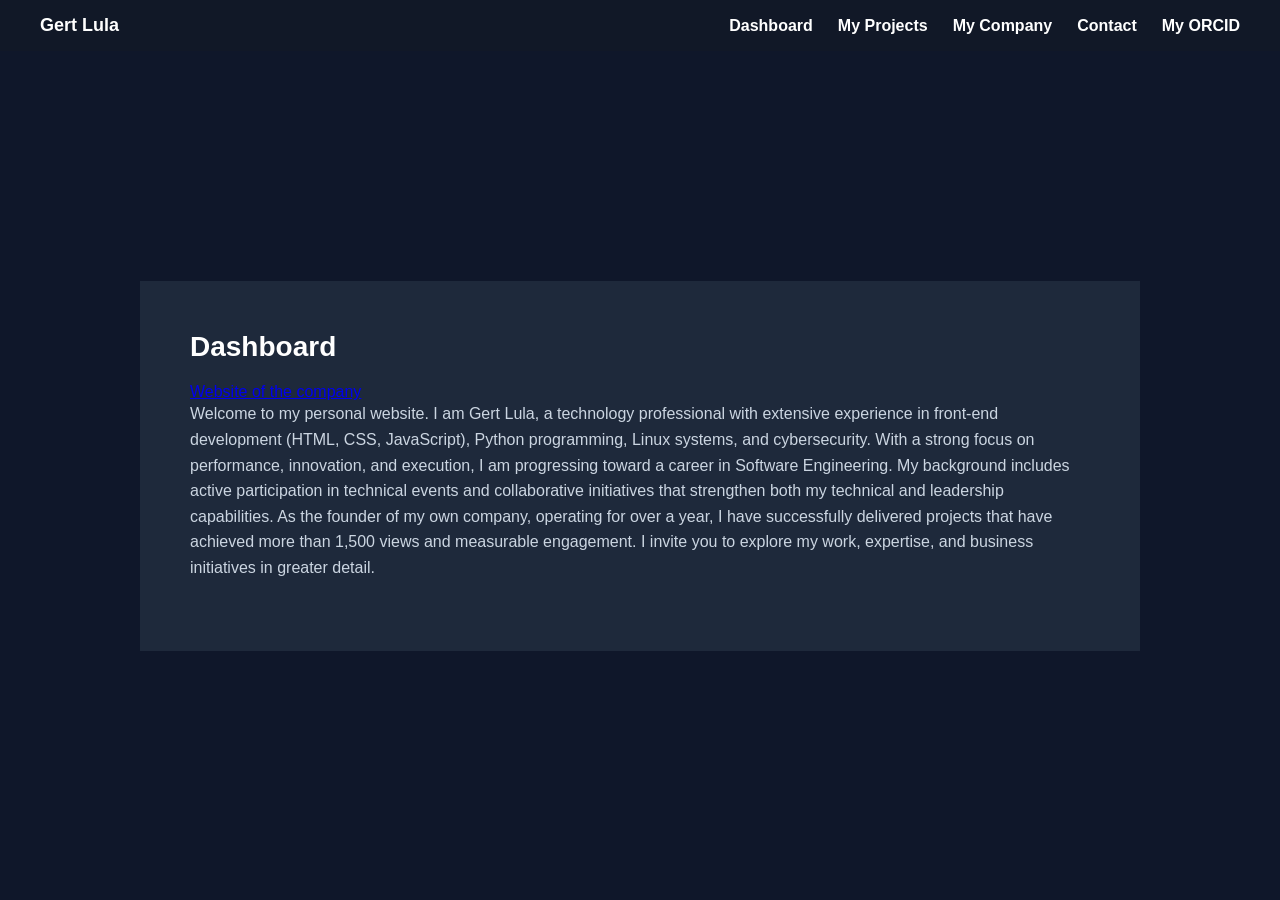
==== index.html @ 8149c020 "Add files via upload" ====
<!DOCTYPE html>
<html lang="en">
<head>
<meta charset="UTF-8">
<meta name="viewport" content="width=device-width, initial-scale=1.0">
<title>Gert Lula | Software Engineer | The Smart Programmer</title>
<meta name="description" content="Gert Lula – Software Engineer and founder of The Smart Programmer. Explore my projects, skills, and personal portfolio.">
<meta name="google-site-verification" content="0JzQCEPZKutzTNsG2QFGZJnrN_moul5uh6mCkedQlXc" />

<style>
*{margin:0;padding:0;box-sizing:border-box;}
body{font-family:Arial,sans-serif;background:#0f172a;color:white;}

nav{
    width:100%;
    background:#111827;
    display:flex;
    justify-content:space-between;
    align-items:center;
    padding:15px 40px;
    position:sticky;
    top:0;
    z-index:1000;
}

.logo{font-weight:bold;font-size:18px;}

.nav-links{display:flex;gap:25px;align-items:center;}

.nav-links a{
    text-decoration:none;
    color:white;
    font-weight:bold;
    cursor:pointer;
    transition:0.3s;
}

.nav-links a:hover{color:#38bdf8;}

.menu-toggle{display:none;font-size:24px;cursor:pointer;}

.section{
    width:100%;
    min-height:calc(100vh - 70px);
    display:none;
    align-items:center;
    justify-content:center;
    padding:40px;
}

.section.active{display:flex;}

.card{
    width:100%;
    max-width:1000px;
    background:#1e293b;
    padding:50px;
}

.card h2{margin-bottom:20px;font-size:28px;font-weight:bold;}
.card p{margin-bottom:20px;color:#cbd5e1;line-height:1.6;}

form{display:flex;flex-direction:column;gap:15px;}

input, textarea, select{
    padding:12px;
    border:none;
    border-radius:5px;
}

button{
    padding:12px;
    background:#38bdf8;
    border:none;
    cursor:pointer;
    font-weight:bold;
}

button:hover{background:#0ea5e9;}

.contact-links{
    margin-top:25px;
    display:flex;
    flex-direction:column;
    gap:10px;
}

.contact-links a{
    color:#38bdf8;
    text-decoration:none;
}

@media(max-width:768px){
    .nav-links{
        position:absolute;
        top:70px;
        right:0;
        background:#111827;
        flex-direction:column;
        width:220px;
        padding:20px;
        display:none;
    }
    .nav-links.active{display:flex;}
    .menu-toggle{display:block;}
}
</style>
</head>
<body>

<nav>
    <div class="logo">Gert Lula</div>
    <meta name="description" content="Gert Lula – Software Engineer and founder of The Smart Programmer. Specializing in web, app development, and digital solutions.">

    <div class="nav-links" id="navLinks">
        <a onclick="showSection('dashboard')">Dashboard</a>
        <a onclick="showSection('projects')">My Projects</a>
        <a onclick="showSection('company')">My Company</a>
        <a onclick="showSection('contact')">Contact</a>

        <!-- ORCID LINK -->
        <a href="https://orcid.org/0009-0000-0728-1640" target="_blank">
            My ORCID
        </a>
    </div>

    <div class="menu-toggle" onclick="toggleMenu()">☰</div>
</nav>

<!-- DASHBOARD -->
<div id="dashboard" class="section active">
    <div class="card">
        <h2>Dashboard</h2>
        <a href="https://thsp591.wixsite.com/thsp">Website of the company</a>
        <p>
            Welcome to my personal website.

            I am Gert Lula, a technology professional with extensive experience in front-end development (HTML, CSS, JavaScript), Python programming, Linux systems, and cybersecurity.

            With a strong focus on performance, innovation, and execution, I am progressing toward a career in Software Engineering. My background includes active participation in technical events and collaborative initiatives that strengthen both my technical and leadership capabilities.

            As the founder of my own company, operating for over a year, I have successfully delivered projects that have achieved more than 1,500 views and measurable engagement.

            I invite you to explore my work, expertise, and business initiatives in greater detail.
        </p>
    </div>
</div>

<!-- PROJECTS -->
<div id="projects" class="section">
    <div class="card">
        <h2>My Projects</h2>
        <p>
           Some of my projects are: IT Ticketing; My business website; Mini Gaming Zone; Smart School Portal; STEM Laboratory (most viewed and most favorite); Tracking Package; Tracking Package website, etc. If you want to see any of my projects or want to get them, just contact me from the 'Contact' page in the menu! 
        </p>
    </div>
</div>

<!-- COMPANY -->
<div id="company" class="section">
    <div class="card">
        <h2>My Company</h2>
        <p>
            The Smart Programmer is a technology-focused company specializing in software development, web and mobile applications, digital solutions, and cybersecurity services. With over a year of successful operations, The Smart Programmer delivers professional, scalable, and innovative solutions tailored for students, individuals, and businesses seeking high-quality technology services.

Founded with a vision to bridge the gap between technical expertise and practical applications, the company has executed numerous projects that have achieved significant engagement and visibility. By leveraging modern technologies, best practices in programming, and a strong focus on innovation, The Smart Programmer continues to establish itself as a trusted partner for digital growth, software development, and tech-driven business solutions.

Keywords optimized for SEO: Software Development, Web Development, Mobile Apps, Digital Solutions, Cybersecurity, Technology Company, Technical Services, Programming, Innovation.
        </p>
    </div>
</div>

<!-- CONTACT -->
<div id="contact" class="section">
    <div class="card">
        <h2>Contact</h2>

        <form onsubmit="sendEmail(event)">
            <input type="text" id="name" placeholder="Your Name" required>
            <input type="email" id="email" placeholder="Your Email" required>
            <textarea id="message" rows="5" placeholder="Your Message" required></textarea>

            <select id="recipient">
                <option value="personal">Send to Personal Email</option>
                <option value="business">Send to Business Email</option>
            </select>

            <button type="submit">Send Message</button>
        </form>

        <div class="contact-links">
            <strong>Direct Contact:</strong>
            <a href="mailto:gertlula2003@gmail.com">📩 Personal Email</a>
            <a href="mailto:thesmartprogrammer591@gmail.com">🏢 Business Email</a>
            <a href="https://thsp591.wixsite.com/thsp" target="_blank">
                🌐 Visit Business Website
            </a>
        </div>
    </div>
</div>  

<script>
function showSection(id){
    document.querySelectorAll('.section').forEach(sec=>{
        sec.classList.remove('active');
    });
    document.getElementById(id).classList.add('active');
    document.getElementById('navLinks').classList.remove('active');
}

function toggleMenu(){
    document.getElementById('navLinks').classList.toggle('active');
}

function sendEmail(event){
    event.preventDefault();

    const name = document.getElementById('name').value;
    const email = document.getElementById('email').value;
    const message = document.getElementById('message').value;
    const recipientType = document.getElementById('recipient').value;

    let recipientEmail = recipientType === "personal" 
        ? "gertlula2003@gmail.com" 
        : "thesmartprogrammer591@gmail.com";

    window.location.href = 
        `mailto:${recipientEmail}?subject=Message from ${name}&body=From: ${email}%0D%0A%0D%0A${message}`;
}
</script>

</body>
</html>
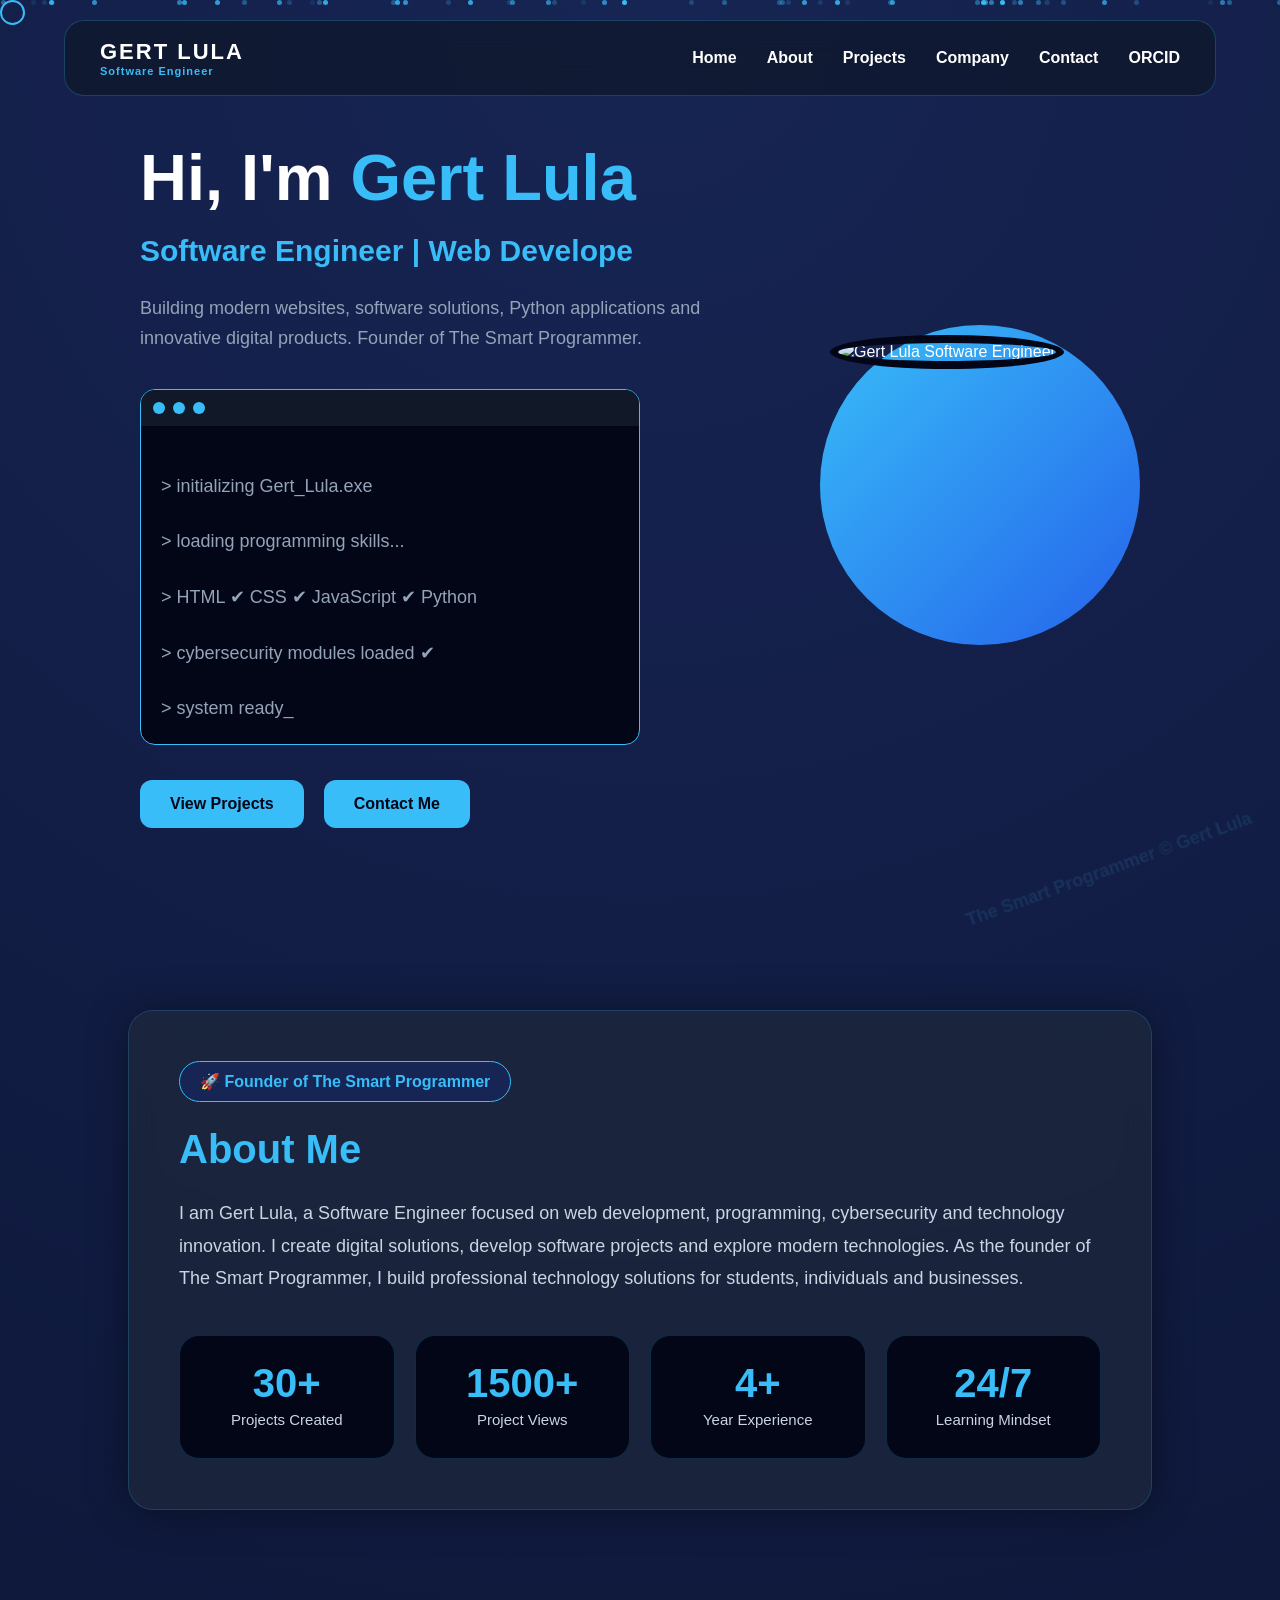
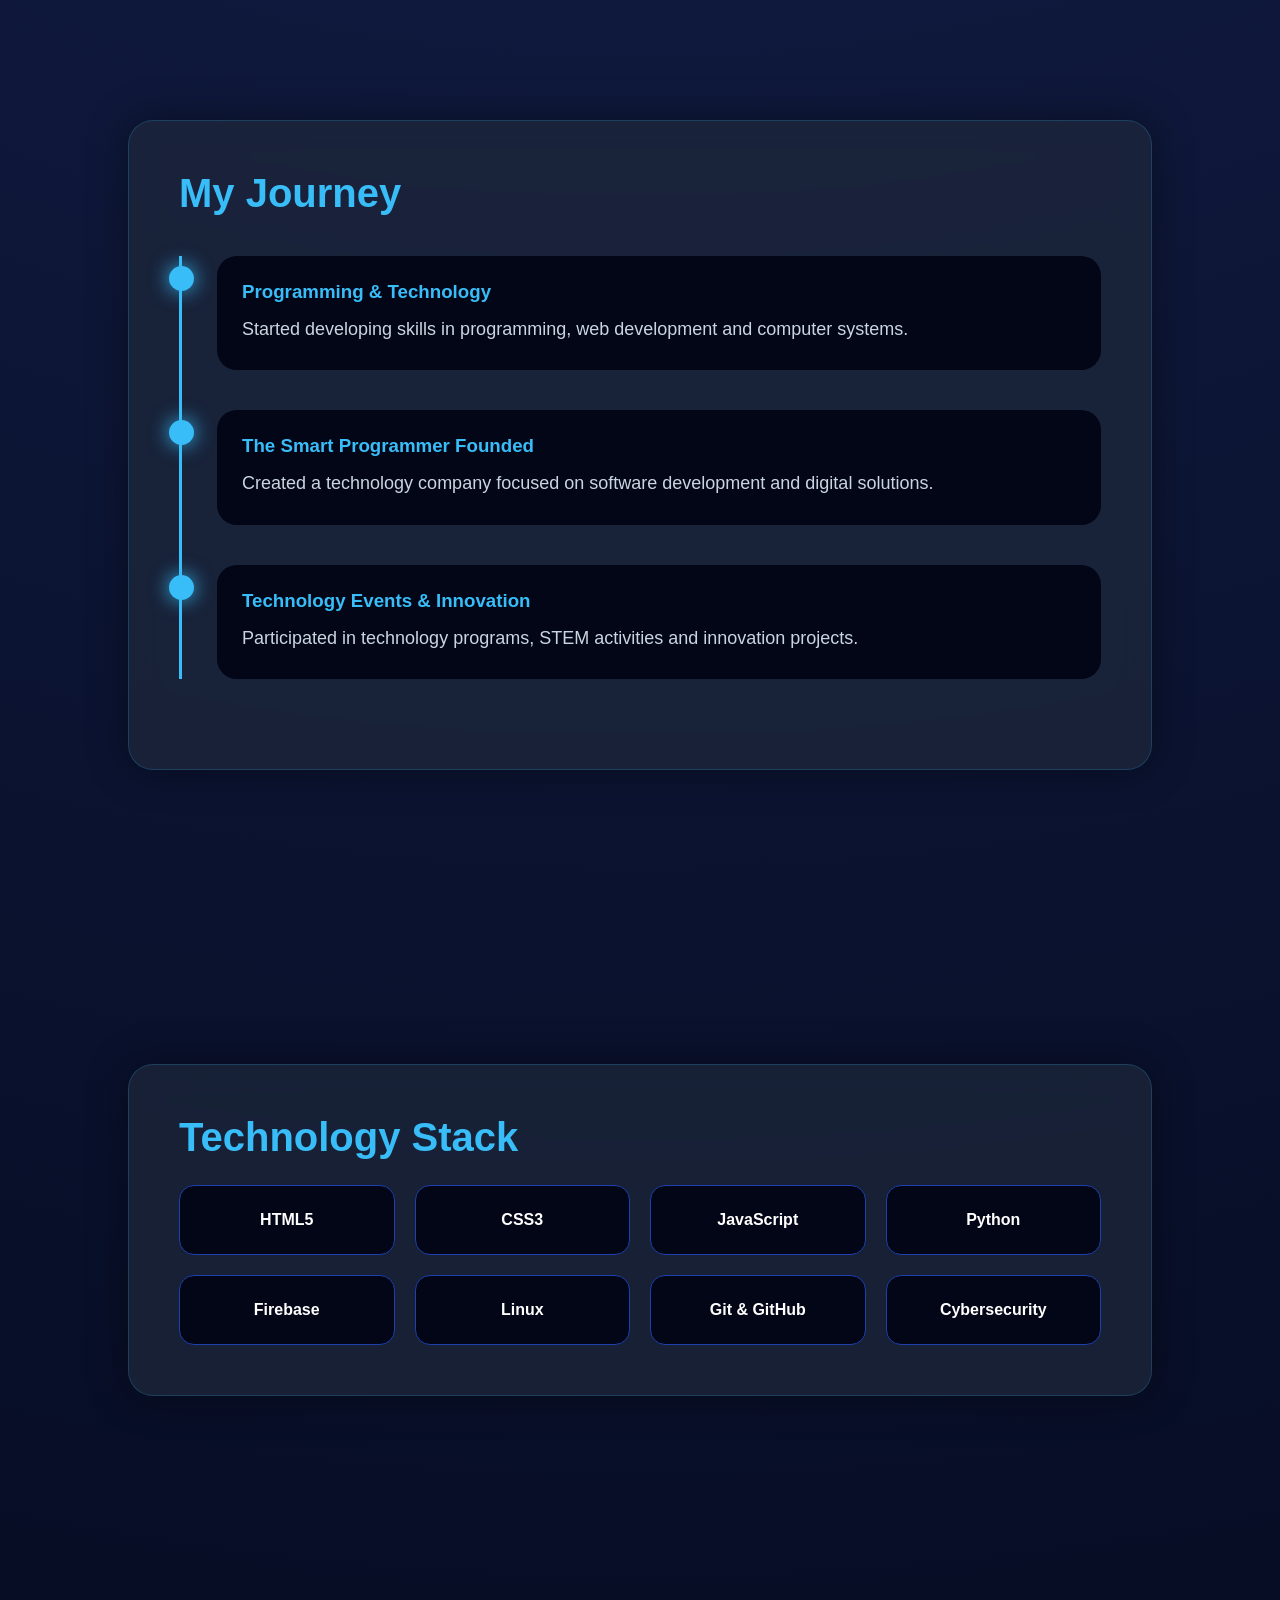
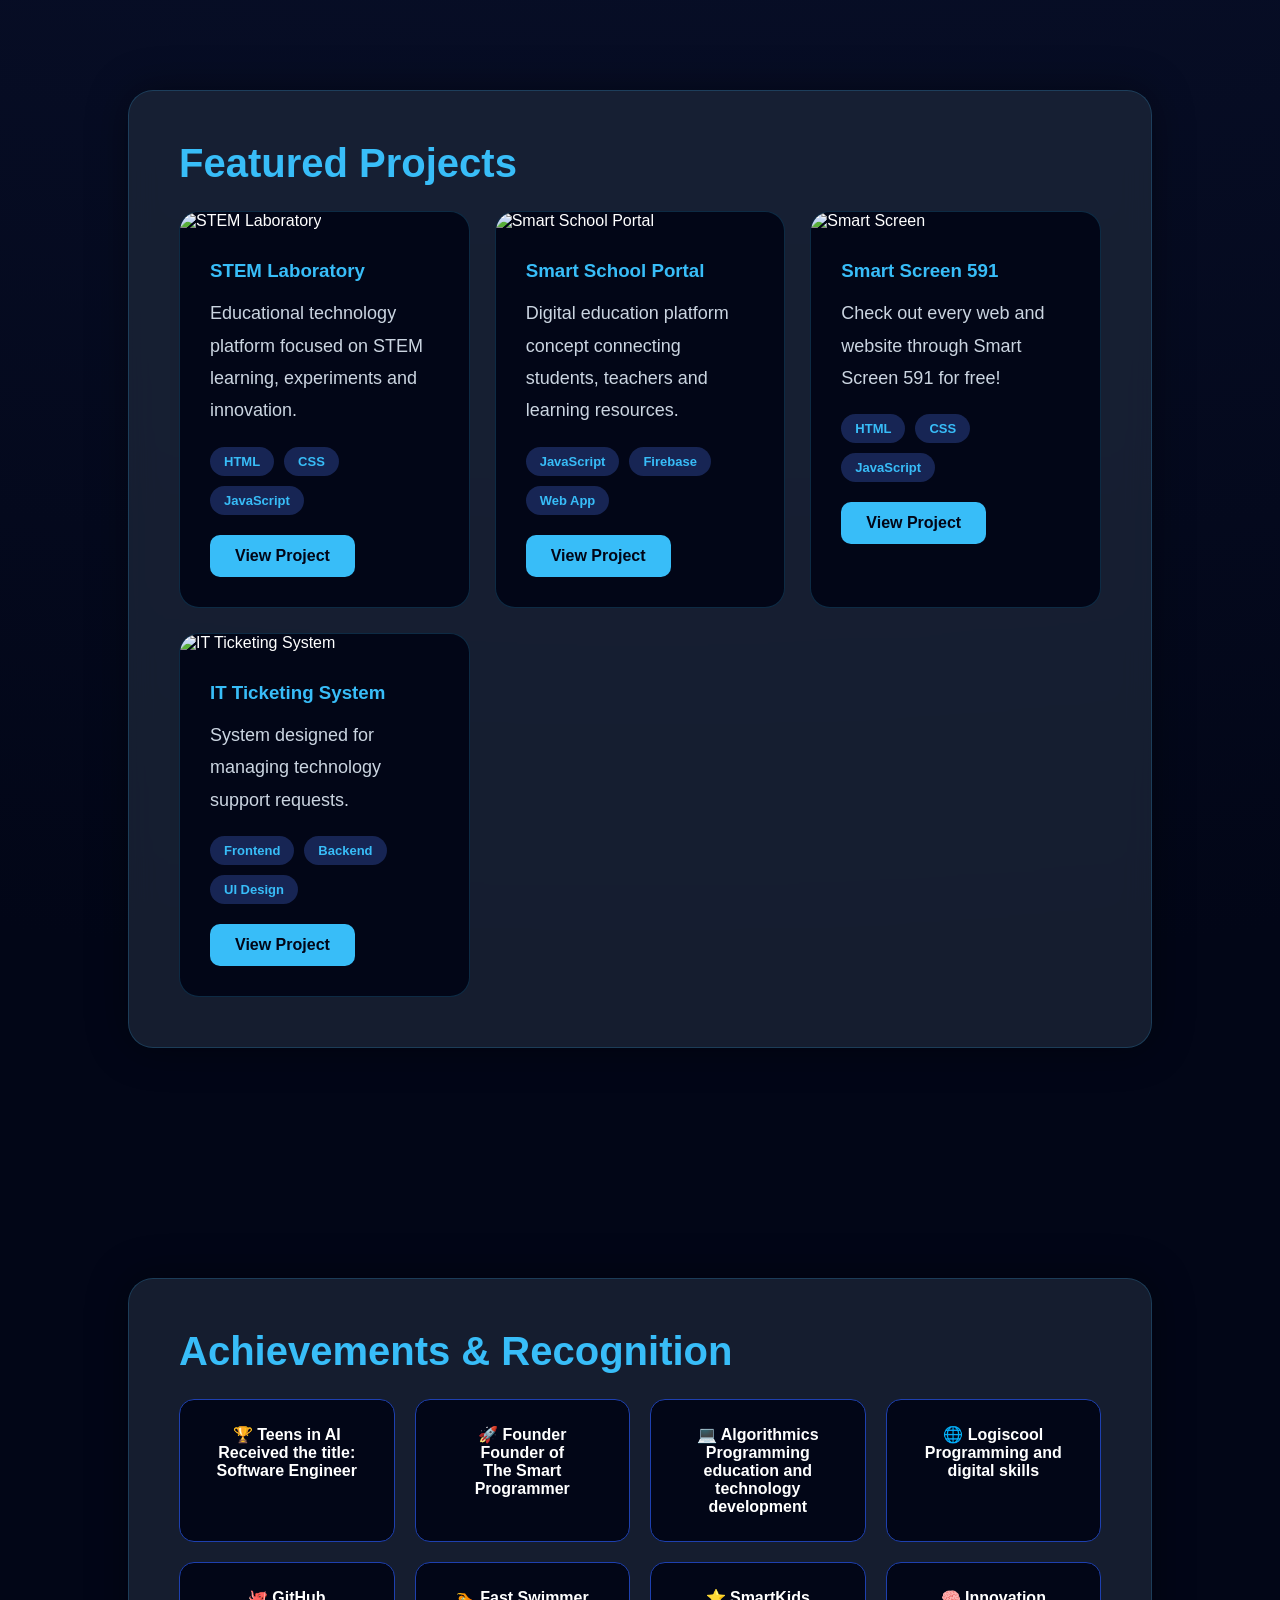
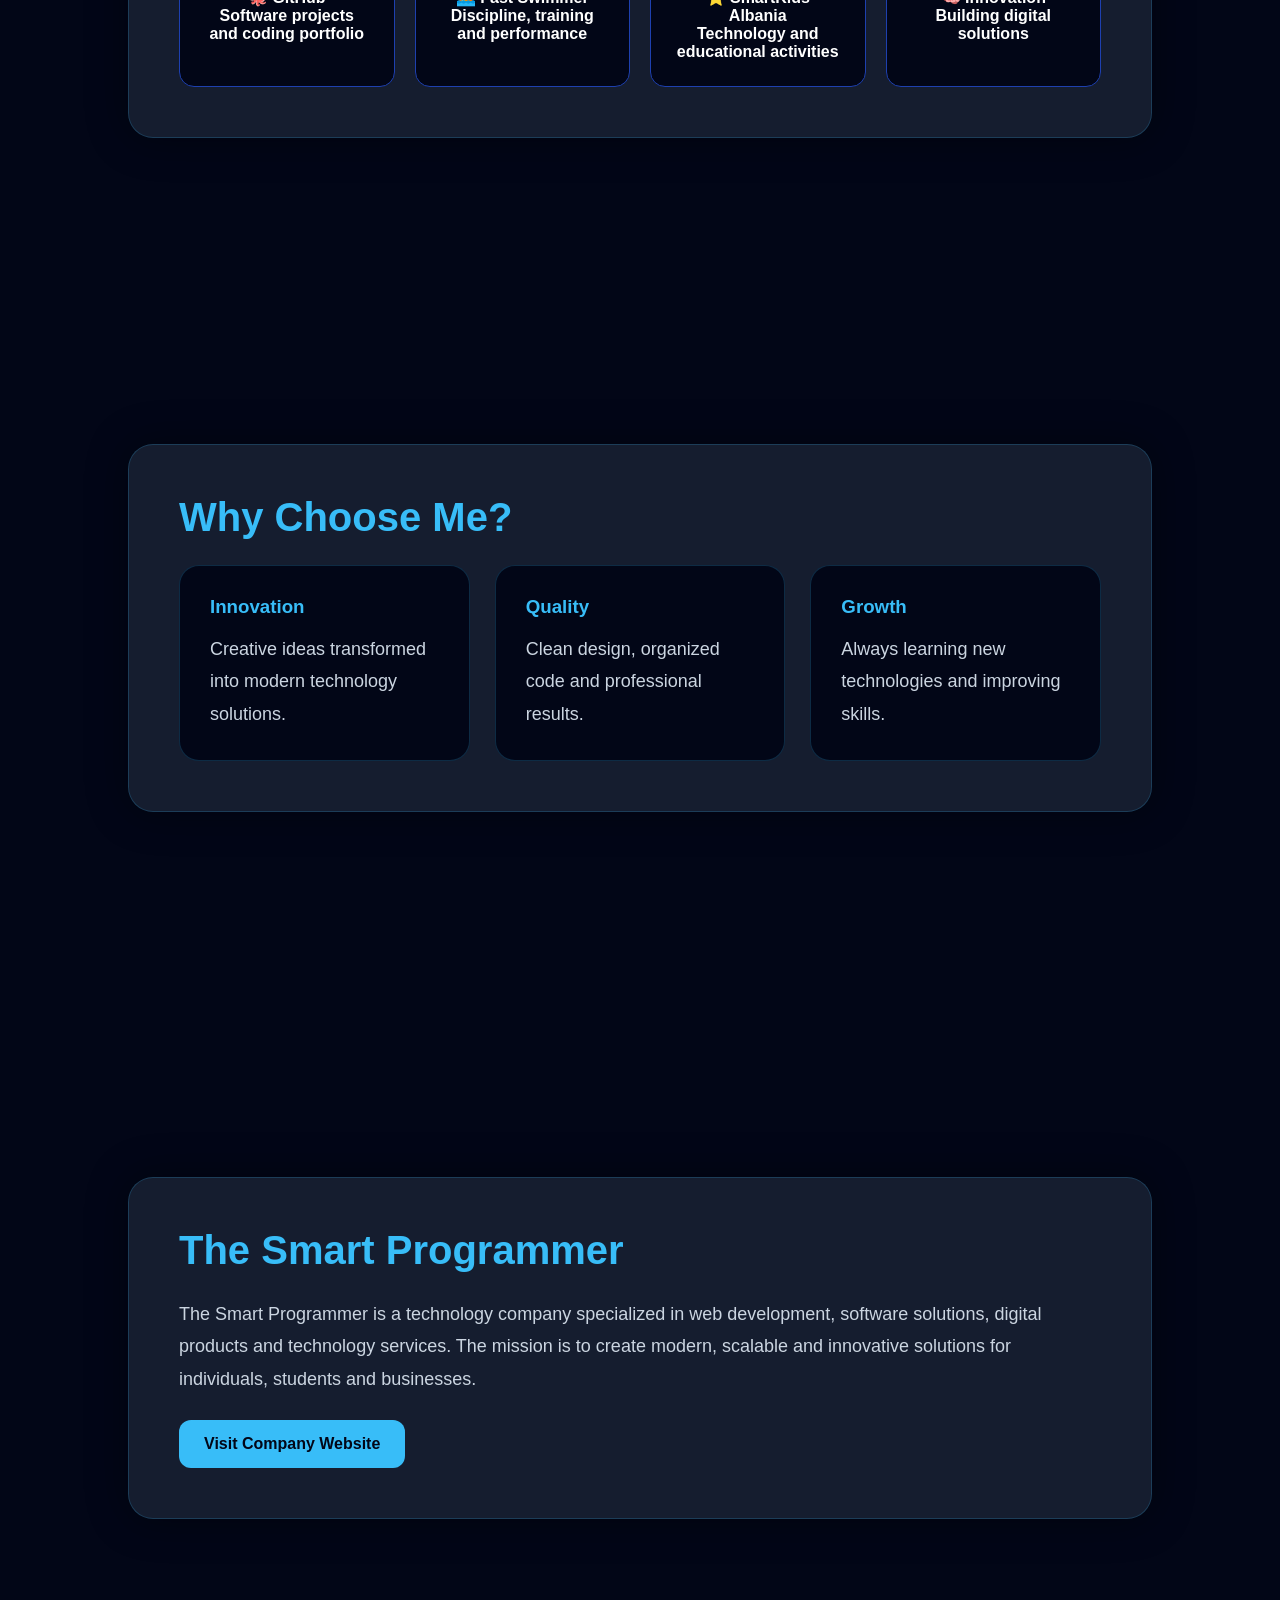
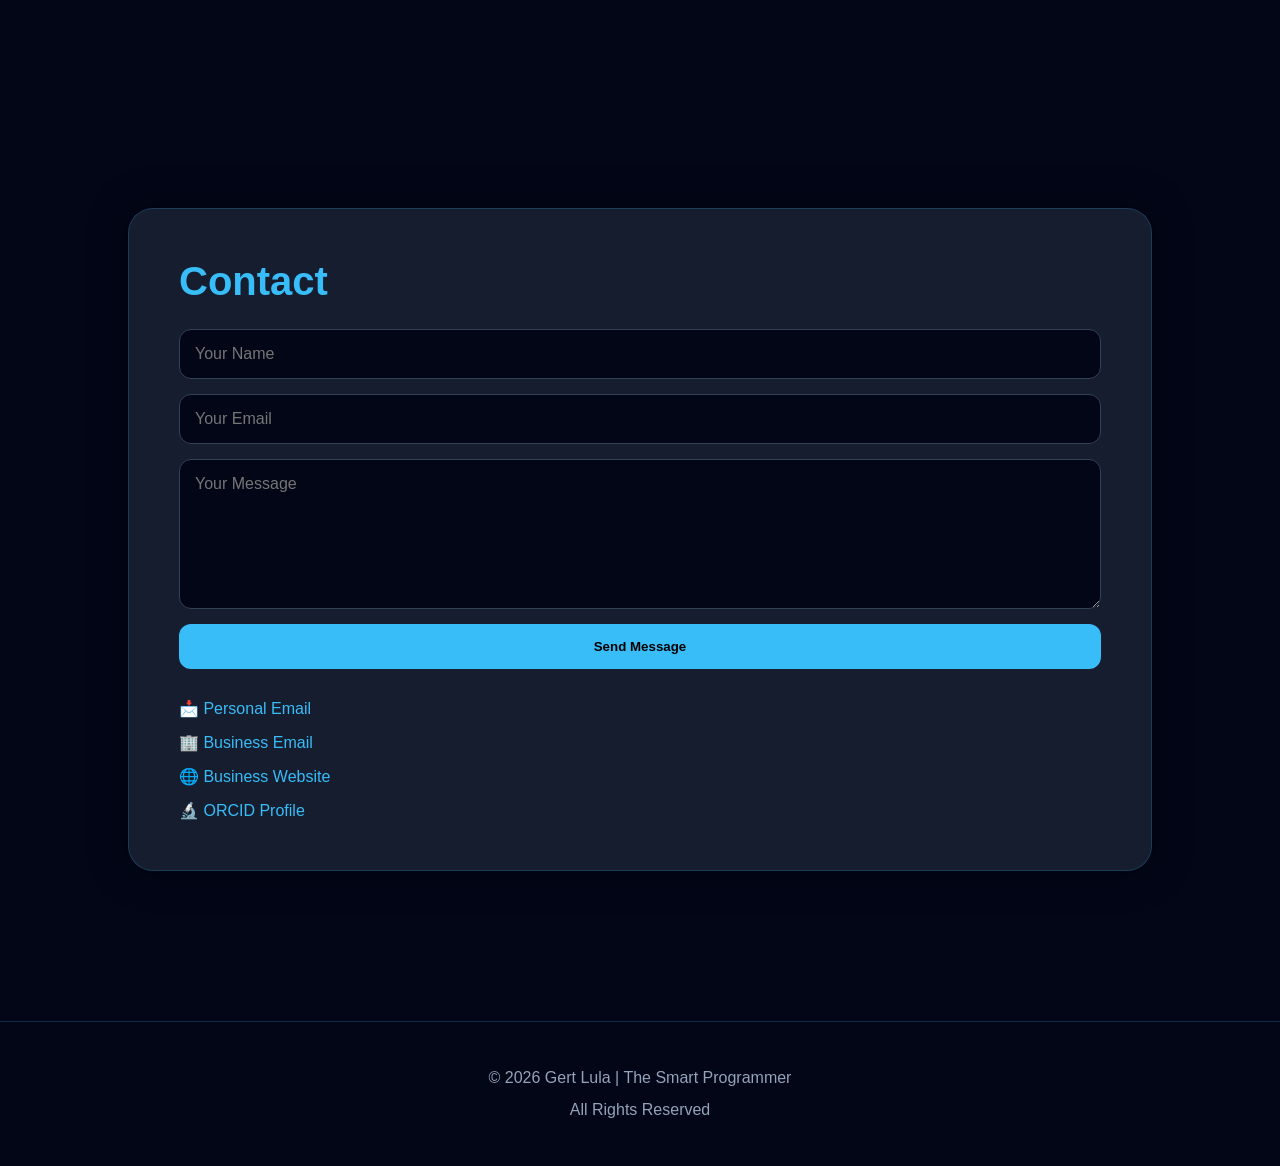
==== commit ca461dcf: "Add files via upload" ====
--- a/index.html
+++ b/index.html
@@ -1,233 +1,1473 @@
 <!DOCTYPE html>
 <html lang="en">
+
 <head>
+
 <meta charset="UTF-8">
+
 <meta name="viewport" content="width=device-width, initial-scale=1.0">
-<title>Gert Lula | Software Engineer | The Smart Programmer</title>
-<meta name="description" content="Gert Lula – Software Engineer and founder of The Smart Programmer. Explore my projects, skills, and personal portfolio.">
-<meta name="google-site-verification" content="0JzQCEPZKutzTNsG2QFGZJnrN_moul5uh6mCkedQlXc" />
-
-<style>
-*{margin:0;padding:0;box-sizing:border-box;}
-body{font-family:Arial,sans-serif;background:#0f172a;color:white;}
-
-nav{
-    width:100%;
-    background:#111827;
-    display:flex;
-    justify-content:space-between;
-    align-items:center;
-    padding:15px 40px;
-    position:sticky;
-    top:0;
-    z-index:1000;
+
+
+<title>
+Gert Lula | Software Engineer | The Smart Programmer
+</title>
+
+
+<meta name="description" content="
+Gert Lula - Software Engineer and Founder of The Smart Programmer.
+Web Development, Python Programming, Cybersecurity and Digital Solutions.
+">
+
+
+<meta name="author" content="Gert Lula">
+
+
+<meta name="keywords" content="
+Gert Lula,
+Software Engineer,
+The Smart Programmer,
+Web Development,
+Python,
+Cybersecurity,
+Programming
+">
+
+
+<meta name="google-site-verification" content="0JzQCEPZKutzTNsG2QFGZJnrN_moul5uh6mCkedQlXc">
+
+
+<!-- OPEN GRAPH -->
+
+<meta property="og:title" content="Gert Lula | Software Engineer">
+
+<meta property="og:description" content="
+Software Engineer portfolio of Gert Lula.
+Founder of The Smart Programmer.
+">
+
+<meta property="og:type" content="website">
+
+<meta property="og:url" content="https://thsp591.netlify.app">
+
+
+
+<!-- GOOGLE STRUCTURED DATA -->
+
+<script type="application/ld+json">
+
+{
+"@context":"https://schema.org",
+"@type":"Person",
+"name":"Gert Lula",
+"jobTitle":"Software Engineer",
+"url":"https://thsp591.netlify.app",
+"worksFor":{
+"@type":"Organization",
+"name":"The Smart Programmer"
+},
+"sameAs":[
+"https://orcid.org/0009-0000-0728-1640",
+"https://thsp591.netlify.app"
+]
 }
 
-.logo{font-weight:bold;font-size:18px;}
-
-.nav-links{display:flex;gap:25px;align-items:center;}
-
-.nav-links a{
-    text-decoration:none;
-    color:white;
-    font-weight:bold;
-    cursor:pointer;
-    transition:0.3s;
-}
-
-.nav-links a:hover{color:#38bdf8;}
-
-.menu-toggle{display:none;font-size:24px;cursor:pointer;}
-
-.section{
-    width:100%;
-    min-height:calc(100vh - 70px);
-    display:none;
-    align-items:center;
-    justify-content:center;
-    padding:40px;
-}
-
-.section.active{display:flex;}
-
-.card{
-    width:100%;
-    max-width:1000px;
-    background:#1e293b;
-    padding:50px;
-}
-
-.card h2{margin-bottom:20px;font-size:28px;font-weight:bold;}
-.card p{margin-bottom:20px;color:#cbd5e1;line-height:1.6;}
-
-form{display:flex;flex-direction:column;gap:15px;}
-
-input, textarea, select{
-    padding:12px;
-    border:none;
-    border-radius:5px;
-}
-
-button{
-    padding:12px;
-    background:#38bdf8;
-    border:none;
-    cursor:pointer;
-    font-weight:bold;
-}
-
-button:hover{background:#0ea5e9;}
-
-.contact-links{
-    margin-top:25px;
-    display:flex;
-    flex-direction:column;
-    gap:10px;
-}
-
-.contact-links a{
-    color:#38bdf8;
-    text-decoration:none;
-}
-
-@media(max-width:768px){
-    .nav-links{
-        position:absolute;
-        top:70px;
-        right:0;
-        background:#111827;
-        flex-direction:column;
-        width:220px;
-        padding:20px;
-        display:none;
-    }
-    .nav-links.active{display:flex;}
-    .menu-toggle{display:block;}
-}
-</style>
+</script>
+
+
+
+<link rel="stylesheet" href="style.css">
+
+<link rel="icon" href="assets/favicon.jpg">
+
+
 </head>
+
+
 <body>
 
+
+
+<!-- LOADING SCREEN -->
+
+
+<div class="loader">
+
+
+<div class="loader-circle"></div>
+
+
+<h2>
+The Smart Programmer
+</h2>
+
+
+<p>
+Initializing Portfolio...
+</p>
+
+
+</div>
+
+
+
+
+
+<!-- WATERMARK -->
+
+
+<div class="watermark">
+
+The Smart Programmer © Gert Lula
+
+</div>
+
+
+
+
+
+<!-- BACKGROUND EFFECT -->
+
+
+<div id="particles"></div>
+
+
+<div class="cursor"></div>
+
+
+
+
+
+
+
+<!-- NAVBAR -->
+
+
+<header>
+
+
 <nav>
-    <div class="logo">Gert Lula</div>
-    <meta name="description" content="Gert Lula – Software Engineer and founder of The Smart Programmer. Specializing in web, app development, and digital solutions.">
-
-    <div class="nav-links" id="navLinks">
-        <a onclick="showSection('dashboard')">Dashboard</a>
-        <a onclick="showSection('projects')">My Projects</a>
-        <a onclick="showSection('company')">My Company</a>
-        <a onclick="showSection('contact')">Contact</a>
-
-        <!-- ORCID LINK -->
-        <a href="https://orcid.org/0009-0000-0728-1640" target="_blank">
-            My ORCID
-        </a>
-    </div>
-
-    <div class="menu-toggle" onclick="toggleMenu()">☰</div>
+
+
+<div class="logo">
+
+GERT LULA
+
+<span>
+Software Engineer
+</span>
+
+</div>
+
+
+
+
+
+<div class="nav-links">
+
+
+<a href="#home">
+Home
+</a>
+
+
+<a href="#about">
+About
+</a>
+
+
+<a href="#projects">
+Projects
+</a>
+
+
+<a href="#company">
+Company
+</a>
+
+
+<a href="#contact">
+Contact
+</a>
+
+
+<a href="https://orcid.org/0009-0000-0728-1640" target="_blank">
+ORCID
+</a>
+
+
+</div>
+
+
+
+
+
+<div class="menu">
+
+☰
+
+</div>
+
+
+
 </nav>
 
-<!-- DASHBOARD -->
-<div id="dashboard" class="section active">
-    <div class="card">
-        <h2>Dashboard</h2>
-        <a href="https://thsp591.wixsite.com/thsp">Website of the company</a>
-        <p>
-            Welcome to my personal website.
-
-            I am Gert Lula, a technology professional with extensive experience in front-end development (HTML, CSS, JavaScript), Python programming, Linux systems, and cybersecurity.
-
-            With a strong focus on performance, innovation, and execution, I am progressing toward a career in Software Engineering. My background includes active participation in technical events and collaborative initiatives that strengthen both my technical and leadership capabilities.
-
-            As the founder of my own company, operating for over a year, I have successfully delivered projects that have achieved more than 1,500 views and measurable engagement.
-
-            I invite you to explore my work, expertise, and business initiatives in greater detail.
-        </p>
-    </div>
-</div>
-
-<!-- PROJECTS -->
-<div id="projects" class="section">
-    <div class="card">
-        <h2>My Projects</h2>
-        <p>
-           Some of my projects are: IT Ticketing; My business website; Mini Gaming Zone; Smart School Portal; STEM Laboratory (most viewed and most favorite); Tracking Package; Tracking Package website, etc. If you want to see any of my projects or want to get them, just contact me from the 'Contact' page in the menu! 
-        </p>
-    </div>
-</div>
+
+</header>
+
+
+
+
+
+
+
+
+<!-- HERO SECTION -->
+
+
+<section id="home" class="hero">
+
+
+
+<div class="hero-text">
+
+
+
+<h1>
+
+Hi, I'm
+
+<span>
+Gert Lula
+</span>
+
+
+</h1>
+
+
+
+
+
+<div class="typing">
+
+<span id="typing-text"></span>
+
+</div>
+
+
+
+
+
+<p>
+
+Building modern websites, software solutions,
+Python applications and innovative digital products.
+
+Founder of The Smart Programmer.
+
+</p>
+
+
+
+
+
+
+<div class="terminal">
+
+
+<div class="terminal-header">
+
+<span></span>
+<span></span>
+<span></span>
+
+</div>
+
+
+
+<div class="terminal-body">
+
+
+<p>
+&gt; initializing Gert_Lula.exe
+</p>
+
+
+<p>
+&gt; loading programming skills...
+</p>
+
+
+<p>
+&gt; HTML ✔ CSS ✔ JavaScript ✔ Python
+</p>
+
+
+<p>
+&gt; cybersecurity modules loaded ✔
+</p>
+
+
+<p>
+&gt; system ready_
+</p>
+
+
+</div>
+
+
+</div>
+
+
+
+
+
+
+<div class="buttons">
+
+
+<a href="#projects">
+
+View Projects
+
+</a>
+
+
+
+<a href="#contact">
+
+Contact Me
+
+</a>
+
+
+
+</div>
+
+
+
+
+
+
+</div>
+
+
+
+
+
+
+
+<div class="profile-box">
+
+
+<img src="assets/profile.png"
+alt="Gert Lula Software Engineer">
+
+
+</div>
+
+
+
+
+
+
+</section>
+
+
+
+
+
+
+
+
+
+<!-- ABOUT SECTION -->
+
+
+<section id="about" class="section">
+
+
+<div class="card about-card">
+
+
+<div class="badge">
+
+🚀 Founder of The Smart Programmer
+
+</div>
+
+
+
+
+<h2>
+
+About Me
+
+</h2>
+
+
+
+
+
+<p>
+
+I am Gert Lula, a Software Engineer focused on
+web development, programming, cybersecurity
+and technology innovation.
+
+I create digital solutions, develop software
+projects and explore modern technologies.
+
+As the founder of The Smart Programmer,
+I build professional technology solutions
+for students, individuals and businesses.
+
+</p>
+
+
+
+
+
+
+
+<div class="stats">
+
+
+
+<div>
+
+<h3>
+30+
+</h3>
+
+<p>
+Projects Created
+</p>
+
+</div>
+
+
+
+
+<div>
+
+<h3>
+1500+
+</h3>
+
+<p>
+Project Views
+</p>
+
+</div>
+
+
+
+
+
+<div>
+
+<h3>
+4+
+</h3>
+
+<p>
+Year Experience
+</p>
+
+</div>
+
+
+
+
+
+<div>
+
+<h3>
+24/7
+</h3>
+
+<p>
+Learning Mindset
+</p>
+
+</div>
+
+
+
+</div>
+
+
+
+
+
+</div>
+
+
+</section>
+
+
+
+
+
+<!-- EXPERIENCE -->
+
+
+<section class="section">
+
+
+<div class="card">
+
+
+<h2>
+My Journey
+</h2>
+
+
+
+<div class="timeline">
+
+
+
+<div class="timeline-item">
+
+
+<div class="dot"></div>
+
+
+<div class="timeline-content">
+
+<h3>
+Programming & Technology
+</h3>
+
+<p>
+
+Started developing skills in programming,
+web development and computer systems.
+
+</p>
+
+
+</div>
+
+
+</div>
+
+
+
+
+
+<div class="timeline-item">
+
+
+<div class="dot"></div>
+
+
+<div class="timeline-content">
+
+<h3>
+The Smart Programmer Founded
+</h3>
+
+<p>
+
+Created a technology company focused on
+software development and digital solutions.
+
+</p>
+
+
+</div>
+
+
+</div>
+
+
+
+
+
+<div class="timeline-item">
+
+
+<div class="dot"></div>
+
+
+<div class="timeline-content">
+
+<h3>
+Technology Events & Innovation
+</h3>
+
+<p>
+
+Participated in technology programs,
+STEM activities and innovation projects.
+
+</p>
+
+
+</div>
+
+
+</div>
+
+
+
+
+
+</div>
+
+
+</div>
+
+
+</section>
+<!-- SKILLS SECTION -->
+
+
+<section class="section">
+
+
+<div class="card">
+
+
+<h2>
+Technology Stack
+</h2>
+
+
+
+
+<div class="skills">
+
+
+<div>
+HTML5
+</div>
+
+
+<div>
+CSS3
+</div>
+
+
+<div>
+JavaScript
+</div>
+
+
+<div>
+Python
+</div>
+
+
+<div>
+Firebase
+</div>
+
+
+<div>
+Linux
+</div>
+
+
+<div>
+Git & GitHub
+</div>
+
+
+<div>
+Cybersecurity
+</div>
+
+
+</div>
+
+
+</div>
+
+
+</section>
+
+
+
+
+
+
+
+
+<!-- PROJECTS SECTION -->
+
+
+<section id="projects" class="section">
+
+
+<div class="card">
+
+
+<h2>
+Featured Projects
+</h2>
+
+
+
+
+<div class="projects">
+
+
+
+
+
+
+<div class="project-card">
+
+
+<img src="assets/projects/stem.png"
+alt="STEM Laboratory">
+
+
+
+<div class="project-content">
+
+
+<h3>
+STEM Laboratory
+</h3>
+
+
+
+<p>
+
+Educational technology platform focused on
+STEM learning, experiments and innovation.
+
+</p>
+
+
+
+<div class="tags">
+
+<span>
+HTML
+</span>
+
+<span>
+CSS
+</span>
+
+<span>
+JavaScript
+</span>
+
+</div>
+
+
+
+<a href="#" class="project-btn">
+View Project
+</a>
+
+
+</div>
+
+
+</div>
+
+
+
+
+
+
+
+
+<div class="project-card">
+
+
+<img src="assets/projects/school.png"
+alt="Smart School Portal">
+
+
+
+<div class="project-content">
+
+
+<h3>
+Smart School Portal
+</h3>
+
+
+
+<p>
+
+Digital education platform concept connecting
+students, teachers and learning resources.
+
+</p>
+
+
+
+<div class="tags">
+
+<span>
+JavaScript
+</span>
+
+<span>
+Firebase
+</span>
+
+<span>
+Web App
+</span>
+
+</div>
+
+
+
+<a href="#" class="project-btn">
+View Project
+</a>
+
+
+</div>
+
+
+</div>
+
+
+
+
+
+
+
+
+
+
+<div class="project-card">
+
+
+<img src="assets/projects/smartscreen.png"
+alt="Smart Screen">
+
+
+
+<div class="project-content">
+
+
+<h3>
+Smart Screen 591
+</h3>
+
+
+
+<p>
+
+Check out every web and website through Smart Screen 591 for free!
+
+</p>
+
+
+
+<div class="tags">
+
+<span>
+HTML
+</span>
+
+<span>
+CSS
+</span>
+
+<span>
+JavaScript
+</span>
+
+</div>
+
+
+
+<a href="#" class="project-btn">
+View Project
+</a>
+
+
+</div>
+
+
+</div>
+
+
+
+
+
+
+
+
+
+<div class="project-card">
+
+
+<img src="assets/projects/ticket.png"
+alt="IT Ticketing System">
+
+
+
+<div class="project-content">
+
+
+<h3>
+IT Ticketing System
+</h3>
+
+
+
+<p>
+
+System designed for managing technology
+support requests.
+
+</p>
+
+
+
+<div class="tags">
+
+<span>
+Frontend
+</span>
+
+<span>
+Backend
+</span>
+
+<span>
+UI Design
+</span>
+
+</div>
+
+
+
+<a href="#" class="project-btn">
+View Project
+</a>
+
+
+</div>
+
+
+</div>
+
+
+
+
+
+
+
+
+
+
+
+
+
+
+
+
+</div>
+
+
+</div>
+
+
+</section>
+
+
+
+
+
+
+
+
+
+
+<!-- ACHIEVEMENTS -->
+
+
+<section class="section">
+
+
+<div class="card">
+
+
+<h2>
+Achievements & Recognition
+</h2>
+
+
+
+
+<div class="skills">
+
+
+
+<div>
+
+🏆 Teens in AI
+
+<br>
+
+Received the title:
+
+<br>
+
+<strong>
+Software Engineer
+</strong>
+
+</div>
+
+
+
+
+
+<div>
+
+🚀 Founder
+
+<br>
+
+Founder of
+
+<br>
+
+<strong>
+The Smart Programmer
+</strong>
+
+</div>
+
+
+
+
+
+<div>
+
+💻 Algorithmics
+
+<br>
+
+Programming education
+and technology development
+
+</div>
+
+
+
+
+
+<div>
+
+🌐 Logiscool
+
+<br>
+
+Programming and digital skills
+
+</div>
+
+
+
+
+
+<div>
+
+🐙 GitHub
+
+<br>
+
+Software projects and coding portfolio
+
+</div>
+
+
+
+
+
+<div>
+
+🏊 Fast Swimmer
+
+<br>
+
+Discipline, training and performance
+
+</div>
+
+
+
+
+
+<div>
+
+⭐ SmartKids Albania
+
+<br>
+
+Technology and educational activities
+
+</div>
+
+
+
+
+
+<div>
+
+🧠 Innovation
+
+<br>
+
+Building digital solutions
+
+</div>
+
+
+
+</div>
+
+
+</div>
+
+
+</section>
+
+
+
+
+
+
+
+
+
+<!-- WHY CHOOSE ME -->
+
+
+<section class="section">
+
+
+<div class="card">
+
+
+<h2>
+Why Choose Me?
+</h2>
+
+
+
+
+<div class="projects">
+
+
+
+<div class="project-card">
+
+<div class="project-content">
+
+
+<h3>
+Innovation
+</h3>
+
+
+<p>
+
+Creative ideas transformed into
+modern technology solutions.
+
+</p>
+
+
+</div>
+
+</div>
+
+
+
+
+
+<div class="project-card">
+
+<div class="project-content">
+
+
+<h3>
+Quality
+</h3>
+
+
+<p>
+
+Clean design, organized code and
+professional results.
+
+</p>
+
+
+</div>
+
+</div>
+
+
+
+
+
+<div class="project-card">
+
+<div class="project-content">
+
+
+<h3>
+Growth
+</h3>
+
+
+<p>
+
+Always learning new technologies
+and improving skills.
+
+</p>
+
+
+</div>
+
+</div>
+
+
+
+</div>
+
+
+</div>
+
+
+</section>
+
+
+
+
+
+
+
+
 
 <!-- COMPANY -->
-<div id="company" class="section">
-    <div class="card">
-        <h2>My Company</h2>
-        <p>
-            The Smart Programmer is a technology-focused company specializing in software development, web and mobile applications, digital solutions, and cybersecurity services. With over a year of successful operations, The Smart Programmer delivers professional, scalable, and innovative solutions tailored for students, individuals, and businesses seeking high-quality technology services.
-
-Founded with a vision to bridge the gap between technical expertise and practical applications, the company has executed numerous projects that have achieved significant engagement and visibility. By leveraging modern technologies, best practices in programming, and a strong focus on innovation, The Smart Programmer continues to establish itself as a trusted partner for digital growth, software development, and tech-driven business solutions.
-
-Keywords optimized for SEO: Software Development, Web Development, Mobile Apps, Digital Solutions, Cybersecurity, Technology Company, Technical Services, Programming, Innovation.
-        </p>
-    </div>
-</div>
+
+
+<section id="company" class="section">
+
+
+<div class="card">
+
+
+<h2>
+The Smart Programmer
+</h2>
+
+
+
+
+<p>
+
+The Smart Programmer is a technology company
+specialized in web development, software solutions,
+digital products and technology services.
+
+The mission is to create modern, scalable and
+innovative solutions for individuals, students
+and businesses.
+
+</p>
+
+
+
+
+<a class="website"
+href="https://thsp591.netlify.app"
+target="_blank">
+
+Visit Company Website
+
+</a>
+
+
+
+</div>
+
+
+</section>
+
+
+
+
+
+
+
+
 
 <!-- CONTACT -->
-<div id="contact" class="section">
-    <div class="card">
-        <h2>Contact</h2>
-
-        <form onsubmit="sendEmail(event)">
-            <input type="text" id="name" placeholder="Your Name" required>
-            <input type="email" id="email" placeholder="Your Email" required>
-            <textarea id="message" rows="5" placeholder="Your Message" required></textarea>
-
-            <select id="recipient">
-                <option value="personal">Send to Personal Email</option>
-                <option value="business">Send to Business Email</option>
-            </select>
-
-            <button type="submit">Send Message</button>
-        </form>
-
-        <div class="contact-links">
-            <strong>Direct Contact:</strong>
-            <a href="mailto:gertlula2003@gmail.com">📩 Personal Email</a>
-            <a href="mailto:thesmartprogrammer591@gmail.com">🏢 Business Email</a>
-            <a href="https://thsp591.wixsite.com/thsp" target="_blank">
-                🌐 Visit Business Website
-            </a>
-        </div>
-    </div>
-</div>  
-
-<script>
-function showSection(id){
-    document.querySelectorAll('.section').forEach(sec=>{
-        sec.classList.remove('active');
-    });
-    document.getElementById(id).classList.add('active');
-    document.getElementById('navLinks').classList.remove('active');
-}
-
-function toggleMenu(){
-    document.getElementById('navLinks').classList.toggle('active');
-}
-
-function sendEmail(event){
-    event.preventDefault();
-
-    const name = document.getElementById('name').value;
-    const email = document.getElementById('email').value;
-    const message = document.getElementById('message').value;
-    const recipientType = document.getElementById('recipient').value;
-
-    let recipientEmail = recipientType === "personal" 
-        ? "gertlula2003@gmail.com" 
-        : "thesmartprogrammer591@gmail.com";
-
-    window.location.href = 
-        `mailto:${recipientEmail}?subject=Message from ${name}&body=From: ${email}%0D%0A%0D%0A${message}`;
-}
-</script>
+
+
+<section id="contact" class="section">
+
+
+<div class="card">
+
+
+<h2>
+Contact
+</h2>
+
+
+
+<form onsubmit="sendEmail(event)">
+
+
+
+<input
+id="name"
+type="text"
+placeholder="Your Name"
+required>
+
+
+
+
+<input
+id="email"
+type="email"
+placeholder="Your Email"
+required>
+
+
+
+
+
+<textarea
+id="message"
+placeholder="Your Message"
+required>
+</textarea>
+
+
+
+
+<button type="submit">
+
+Send Message
+
+</button>
+
+
+
+
+</form>
+
+
+
+
+
+
+
+<div class="contact-links">
+
+
+
+<a href="mailto:gertlula2003@gmail.com">
+
+📩 Personal Email
+
+</a>
+
+
+
+
+<a href="mailto:thesmartprogrammer591@gmail.com">
+
+🏢 Business Email
+
+</a>
+
+
+
+
+<a href="https://thsp591.netlify.app"
+target="_blank">
+
+🌐 Business Website
+
+</a>
+
+
+
+
+<a href="https://orcid.org/0009-0000-0728-1640"
+target="_blank">
+
+🔬 ORCID Profile
+
+</a>
+
+
+
+</div>
+
+
+
+</div>
+
+
+</section>
+
+
+
+
+
+
+
+
+
+<!-- FOOTER -->
+
+
+<footer>
+
+
+<p>
+
+© 2026 Gert Lula | The Smart Programmer
+
+<br>
+
+All Rights Reserved
+
+</p>
+
+
+</footer>
+
+
+
+
+
+
+
+
+<script src="script.js"></script>
+
+
 
 </body>
+
+
 </html>
--- a/style.css
+++ b/style.css
@@ -0,0 +1,1493 @@
+/* ================================
+   THE SMART PROGRAMMER PORTFOLIO
+   Cyber Tech + Startup Design
+   ================================ */
+
+
+*{
+    margin:0;
+    padding:0;
+    box-sizing:border-box;
+    font-family:"Segoe UI", Arial, sans-serif;
+}
+
+
+html{
+    scroll-behavior:smooth;
+}
+
+
+
+body{
+
+    background:
+    radial-gradient(circle at top,#172554,#020617 55%);
+
+    color:white;
+
+    min-height:100vh;
+
+    overflow-x:hidden;
+
+}
+
+
+
+/* WATERMARK */
+
+.watermark{
+
+    position:fixed;
+
+    bottom:20px;
+
+    right:20px;
+
+    color:rgba(56,189,248,0.12);
+
+    font-size:18px;
+
+    font-weight:bold;
+
+    transform:rotate(-20deg);
+
+    z-index:0;
+
+    pointer-events:none;
+
+}
+
+
+
+
+
+/* NAVBAR */
+
+
+header{
+
+    position:fixed;
+
+    width:100%;
+
+    top:0;
+
+    z-index:1000;
+
+}
+
+
+
+nav{
+
+    width:90%;
+
+    margin:20px auto;
+
+    padding:18px 35px;
+
+
+    display:flex;
+
+    justify-content:space-between;
+
+    align-items:center;
+
+
+
+    background:rgba(15,23,42,0.75);
+
+    backdrop-filter:blur(15px);
+
+
+    border:1px solid rgba(56,189,248,0.25);
+
+
+    border-radius:20px;
+
+
+}
+
+
+
+
+
+.logo{
+
+    font-size:22px;
+
+    font-weight:900;
+
+    letter-spacing:2px;
+
+}
+
+
+.logo span{
+
+    display:block;
+
+    font-size:11px;
+
+    color:#38bdf8;
+
+    letter-spacing:1px;
+
+}
+
+
+
+
+
+.nav-links{
+
+    display:flex;
+
+    gap:30px;
+
+}
+
+
+
+.nav-links a{
+
+
+    color:white;
+
+    text-decoration:none;
+
+    font-weight:600;
+
+
+    transition:.3s;
+
+}
+
+
+
+.nav-links a:hover{
+
+    color:#38bdf8;
+
+    transform:translateY(-3px);
+
+}
+
+
+
+
+.menu{
+
+    display:none;
+
+    font-size:30px;
+
+    cursor:pointer;
+
+}
+
+
+
+
+
+/* HERO */
+
+
+.hero{
+
+
+    min-height:100vh;
+
+
+    display:flex;
+
+
+    justify-content:center;
+
+
+    align-items:center;
+
+
+    gap:80px;
+
+
+    padding:120px 10% 50px;
+
+
+}
+
+
+
+
+.hero-text{
+
+    max-width:600px;
+
+}
+
+
+
+.hero-text h1{
+
+
+    font-size:65px;
+
+    line-height:1.1;
+
+
+}
+
+
+
+.hero-text h1 span{
+
+
+    color:#38bdf8;
+
+
+}
+
+
+
+.hero-text h2{
+
+
+    margin-top:20px;
+
+
+    font-size:30px;
+
+
+    color:#cbd5e1;
+
+}
+
+
+
+.hero-text p{
+
+
+    margin-top:25px;
+
+    color:#94a3b8;
+
+    font-size:18px;
+
+    line-height:1.7;
+
+}
+
+
+
+
+
+.buttons{
+
+
+    margin-top:35px;
+
+    display:flex;
+
+    gap:20px;
+
+}
+
+
+
+.buttons a{
+
+
+    text-decoration:none;
+
+    padding:15px 30px;
+
+    border-radius:12px;
+
+
+    background:#38bdf8;
+
+
+    color:#020617;
+
+    font-weight:bold;
+
+
+    transition:.3s;
+
+}
+
+
+
+.buttons a:hover{
+
+
+    background:#0ea5e9;
+
+    transform:translateY(-5px);
+
+
+}
+
+
+
+
+
+
+/* PROFILE */
+
+
+.profile-box{
+
+
+    width:320px;
+
+    height:320px;
+
+
+    padding:10px;
+
+
+    border-radius:50%;
+
+
+    background:linear-gradient(
+    135deg,
+    #38bdf8,
+    #2563eb
+    );
+
+
+    animation:float 4s infinite ease-in-out;
+
+
+}
+
+
+
+
+.profile-box img{
+
+
+    width:100%;
+
+    height:100%;
+
+
+    object-fit:cover;
+
+
+    border-radius:50%;
+
+
+    border:8px solid #020617;
+
+
+}
+
+
+
+
+@keyframes float{
+
+
+    50%{
+
+        transform:translateY(-20px);
+
+    }
+
+
+}
+
+
+
+
+
+
+/* SECTIONS */
+
+
+.section{
+
+
+    min-height:80vh;
+
+
+    padding:100px 10%;
+
+
+
+    display:flex;
+
+    justify-content:center;
+
+    align-items:center;
+
+
+}
+
+
+
+
+
+.card{
+
+
+    width:100%;
+
+    max-width:1100px;
+
+
+    background:
+
+    rgba(30,41,59,0.7);
+
+
+
+    backdrop-filter:blur(15px);
+
+
+
+    padding:50px;
+
+
+    border-radius:25px;
+
+
+
+    border:1px solid rgba(56,189,248,.2);
+
+
+
+    box-shadow:
+    0 0 40px rgba(0,0,0,.4);
+
+
+}
+
+
+
+
+
+.card h2{
+
+
+    font-size:40px;
+
+
+    margin-bottom:25px;
+
+
+    color:#38bdf8;
+
+
+}
+
+
+
+
+
+.card p{
+
+
+    color:#cbd5e1;
+
+
+    font-size:18px;
+
+
+    line-height:1.8;
+
+
+}
+
+
+
+
+
+/* SKILLS */
+
+
+.skills{
+
+
+    display:grid;
+
+
+    grid-template-columns:
+    repeat(auto-fit,minmax(200px,1fr));
+
+
+    gap:20px;
+
+
+}
+
+
+
+
+
+.skills div{
+
+
+    background:#020617;
+
+
+    padding:25px;
+
+
+    border-radius:15px;
+
+
+    text-align:center;
+
+
+    font-weight:bold;
+
+
+    border:1px solid #1e40af;
+
+
+    transition:.3s;
+
+
+}
+
+
+
+.skills div:hover{
+
+
+    transform:translateY(-8px);
+
+
+    border-color:#38bdf8;
+
+
+}
+
+
+
+
+
+
+/* PROJECTS */
+
+
+.projects{
+
+
+    display:grid;
+
+
+    grid-template-columns:
+    repeat(auto-fit,minmax(250px,1fr));
+
+
+    gap:25px;
+
+
+}
+
+
+
+
+
+.project-card{
+
+
+    background:#020617;
+
+
+    padding:30px;
+
+
+    border-radius:20px;
+
+
+    border:1px solid rgba(56,189,248,.2);
+
+
+    transition:.3s;
+
+
+}
+
+
+
+
+
+.project-card:hover{
+
+
+    transform:translateY(-10px);
+
+
+    box-shadow:
+    0 0 30px rgba(56,189,248,.3);
+
+
+}
+
+
+
+.project-card h3{
+
+
+    color:#38bdf8;
+
+    margin-bottom:15px;
+
+
+}
+
+
+
+
+
+.website{
+
+
+    display:inline-block;
+
+
+    margin-top:25px;
+
+
+    padding:15px 25px;
+
+
+    background:#38bdf8;
+
+
+    color:#020617;
+
+
+    text-decoration:none;
+
+
+    border-radius:12px;
+
+
+    font-weight:bold;
+
+
+}
+
+
+
+
+
+/* CONTACT */
+
+
+form{
+
+
+    display:flex;
+
+
+    flex-direction:column;
+
+
+    gap:15px;
+
+
+}
+
+
+
+
+
+input,
+textarea{
+
+
+    padding:15px;
+
+
+    background:#020617;
+
+
+    color:white;
+
+
+    border:1px solid #334155;
+
+
+    border-radius:12px;
+
+
+    font-size:16px;
+
+
+}
+
+
+
+textarea{
+
+    min-height:150px;
+
+}
+
+
+
+
+button{
+
+
+    padding:15px;
+
+
+    background:#38bdf8;
+
+
+    border:none;
+
+
+    border-radius:12px;
+
+
+    font-weight:bold;
+
+
+    cursor:pointer;
+
+
+}
+
+
+
+button:hover{
+
+    background:#0ea5e9;
+
+}
+
+
+
+
+
+.contact-links{
+
+
+    margin-top:30px;
+
+
+    display:flex;
+
+
+    flex-direction:column;
+
+
+    gap:15px;
+
+
+}
+
+
+
+
+.contact-links a{
+
+
+    color:#38bdf8;
+
+
+    text-decoration:none;
+
+
+}
+
+
+
+
+
+
+
+footer{
+
+
+    text-align:center;
+
+
+    padding:40px;
+
+
+    color:#94a3b8;
+
+
+}
+
+
+
+
+
+
+
+
+/* MOBILE */
+
+
+@media(max-width:900px){
+
+
+.hero{
+
+
+    flex-direction:column;
+
+
+    text-align:center;
+
+
+}
+
+
+
+.hero-text h1{
+
+    font-size:45px;
+
+}
+
+
+
+.hero-text h2{
+
+    font-size:22px;
+
+}
+
+
+
+
+.nav-links{
+
+
+    display:none;
+
+
+}
+
+
+
+.menu{
+
+
+    display:block;
+
+
+}
+
+
+
+.card{
+
+
+    padding:30px;
+
+
+}
+
+
+
+}
+
+/* =========================
+   LOADING SCREEN
+========================= */
+
+
+.loader{
+
+position:fixed;
+
+top:0;
+left:0;
+
+width:100%;
+height:100vh;
+
+background:#020617;
+
+display:flex;
+
+flex-direction:column;
+
+justify-content:center;
+
+align-items:center;
+
+z-index:99999;
+
+
+}
+
+
+
+.loader-circle{
+
+
+width:90px;
+
+height:90px;
+
+border-radius:50%;
+
+
+border:8px solid #1e293b;
+
+border-top-color:#38bdf8;
+
+
+animation:spin 1s linear infinite;
+
+
+}
+
+
+
+.loader h2{
+
+margin-top:25px;
+
+color:#38bdf8;
+
+}
+
+
+
+.loader p{
+
+color:#94a3b8;
+
+}
+
+
+
+@keyframes spin{
+
+100%{
+
+transform:rotate(360deg);
+
+}
+
+}
+
+
+
+
+
+
+/* PARTICLES */
+
+
+#particles{
+
+position:fixed;
+
+top:0;
+
+left:0;
+
+width:100%;
+
+height:100%;
+
+overflow:hidden;
+
+z-index:-1;
+
+}
+
+
+
+.particle{
+
+
+position:absolute;
+
+
+width:5px;
+
+height:5px;
+
+
+background:#38bdf8;
+
+
+border-radius:50%;
+
+
+animation:moveParticle linear infinite;
+
+
+}
+
+
+
+@keyframes moveParticle{
+
+
+from{
+
+transform:translateY(100vh);
+
+}
+
+
+to{
+
+transform:translateY(-10vh);
+
+}
+
+
+}
+
+
+
+
+
+
+/* CUSTOM CURSOR */
+
+
+.cursor{
+
+width:25px;
+
+height:25px;
+
+
+border:2px solid #38bdf8;
+
+
+border-radius:50%;
+
+
+position:fixed;
+
+
+pointer-events:none;
+
+
+z-index:9999;
+
+
+transition:.15s;
+
+
+}
+
+
+
+a:hover ~ .cursor,
+button:hover ~ .cursor{
+
+
+transform:scale(2);
+
+background:#38bdf8;
+
+
+}
+
+
+
+@media(max-width:900px){
+
+.cursor{
+
+display:none;
+
+}
+
+}
+
+/* ==========================
+   PROJECT SHOWCASE
+========================== */
+
+
+.project-card{
+
+overflow:hidden;
+
+padding:0;
+
+background:#020617;
+
+}
+
+
+.project-card img{
+
+width:100%;
+
+height:220px;
+
+object-fit:cover;
+
+transition:.5s;
+
+}
+
+
+
+.project-card:hover img{
+
+transform:scale(1.1);
+
+}
+
+
+
+.project-content{
+
+padding:30px;
+
+}
+
+
+
+
+.tags{
+
+display:flex;
+
+flex-wrap:wrap;
+
+gap:10px;
+
+margin:20px 0;
+
+}
+
+
+
+.tags span{
+
+background:#172554;
+
+color:#38bdf8;
+
+padding:7px 14px;
+
+border-radius:20px;
+
+font-size:13px;
+
+font-weight:bold;
+
+}
+
+
+
+.project-btn{
+
+
+display:inline-block;
+
+
+padding:12px 25px;
+
+
+background:#38bdf8;
+
+
+color:#020617;
+
+
+text-decoration:none;
+
+
+border-radius:10px;
+
+
+font-weight:bold;
+
+
+transition:.3s;
+
+
+}
+
+
+
+.project-btn:hover{
+
+background:#0ea5e9;
+
+transform:translateY(-4px);
+
+}
+
+/* =========================
+   ABOUT PREMIUM
+========================= */
+
+
+.badge{
+
+display:inline-block;
+
+padding:10px 20px;
+
+background:#172554;
+
+color:#38bdf8;
+
+border-radius:30px;
+
+font-weight:bold;
+
+margin-bottom:25px;
+
+border:1px solid #38bdf8;
+
+}
+
+
+
+
+.stats{
+
+margin-top:40px;
+
+display:grid;
+
+grid-template-columns:
+repeat(auto-fit,minmax(180px,1fr));
+
+gap:20px;
+
+
+}
+
+
+
+
+.stats div{
+
+
+background:#020617;
+
+padding:25px;
+
+text-align:center;
+
+border-radius:20px;
+
+
+border:1px solid rgba(56,189,248,.2);
+
+
+}
+
+
+
+.stats h3{
+
+font-size:40px;
+
+color:#38bdf8;
+
+}
+
+
+
+.stats p{
+
+font-size:15px;
+
+}
+
+
+
+
+/* =========================
+   TIMELINE
+========================= */
+
+
+.timeline{
+
+margin-top:40px;
+
+position:relative;
+
+border-left:3px solid #38bdf8;
+
+padding-left:35px;
+
+}
+
+
+
+.timeline-item{
+
+position:relative;
+
+margin-bottom:40px;
+
+}
+
+
+
+.dot{
+
+position:absolute;
+
+left:-48px;
+
+top:10px;
+
+
+width:25px;
+
+height:25px;
+
+background:#38bdf8;
+
+border-radius:50%;
+
+box-shadow:
+0 0 20px #38bdf8;
+
+
+}
+
+
+
+.timeline-content{
+
+
+background:#020617;
+
+padding:25px;
+
+border-radius:20px;
+
+
+}
+
+
+
+.timeline-content h3{
+
+color:#38bdf8;
+
+margin-bottom:10px;
+
+}
+
+/* =========================
+   TYPING EFFECT
+========================= */
+
+
+.typing{
+
+font-size:30px;
+
+font-weight:bold;
+
+color:#38bdf8;
+
+margin-top:20px;
+
+}
+
+
+
+
+
+/* TERMINAL */
+
+
+.terminal{
+
+margin-top:35px;
+
+background:#020617;
+
+border-radius:15px;
+
+overflow:hidden;
+
+border:1px solid #38bdf8;
+
+max-width:500px;
+
+}
+
+
+
+
+.terminal-header{
+
+padding:12px;
+
+background:#111827;
+
+display:flex;
+
+gap:8px;
+
+}
+
+
+
+.terminal-header span{
+
+width:12px;
+
+height:12px;
+
+border-radius:50%;
+
+background:#38bdf8;
+
+}
+
+
+
+
+.terminal-body{
+
+padding:20px;
+
+font-family:monospace;
+
+color:#22c55e;
+
+line-height:1.8;
+
+}
+
+
+
+
+
+/* FOOTER UPGRADE */
+
+
+footer{
+
+border-top:1px solid rgba(56,189,248,.2);
+
+margin-top:50px;
+
+}
+
+
+
+footer p{
+
+line-height:2;
+
+}
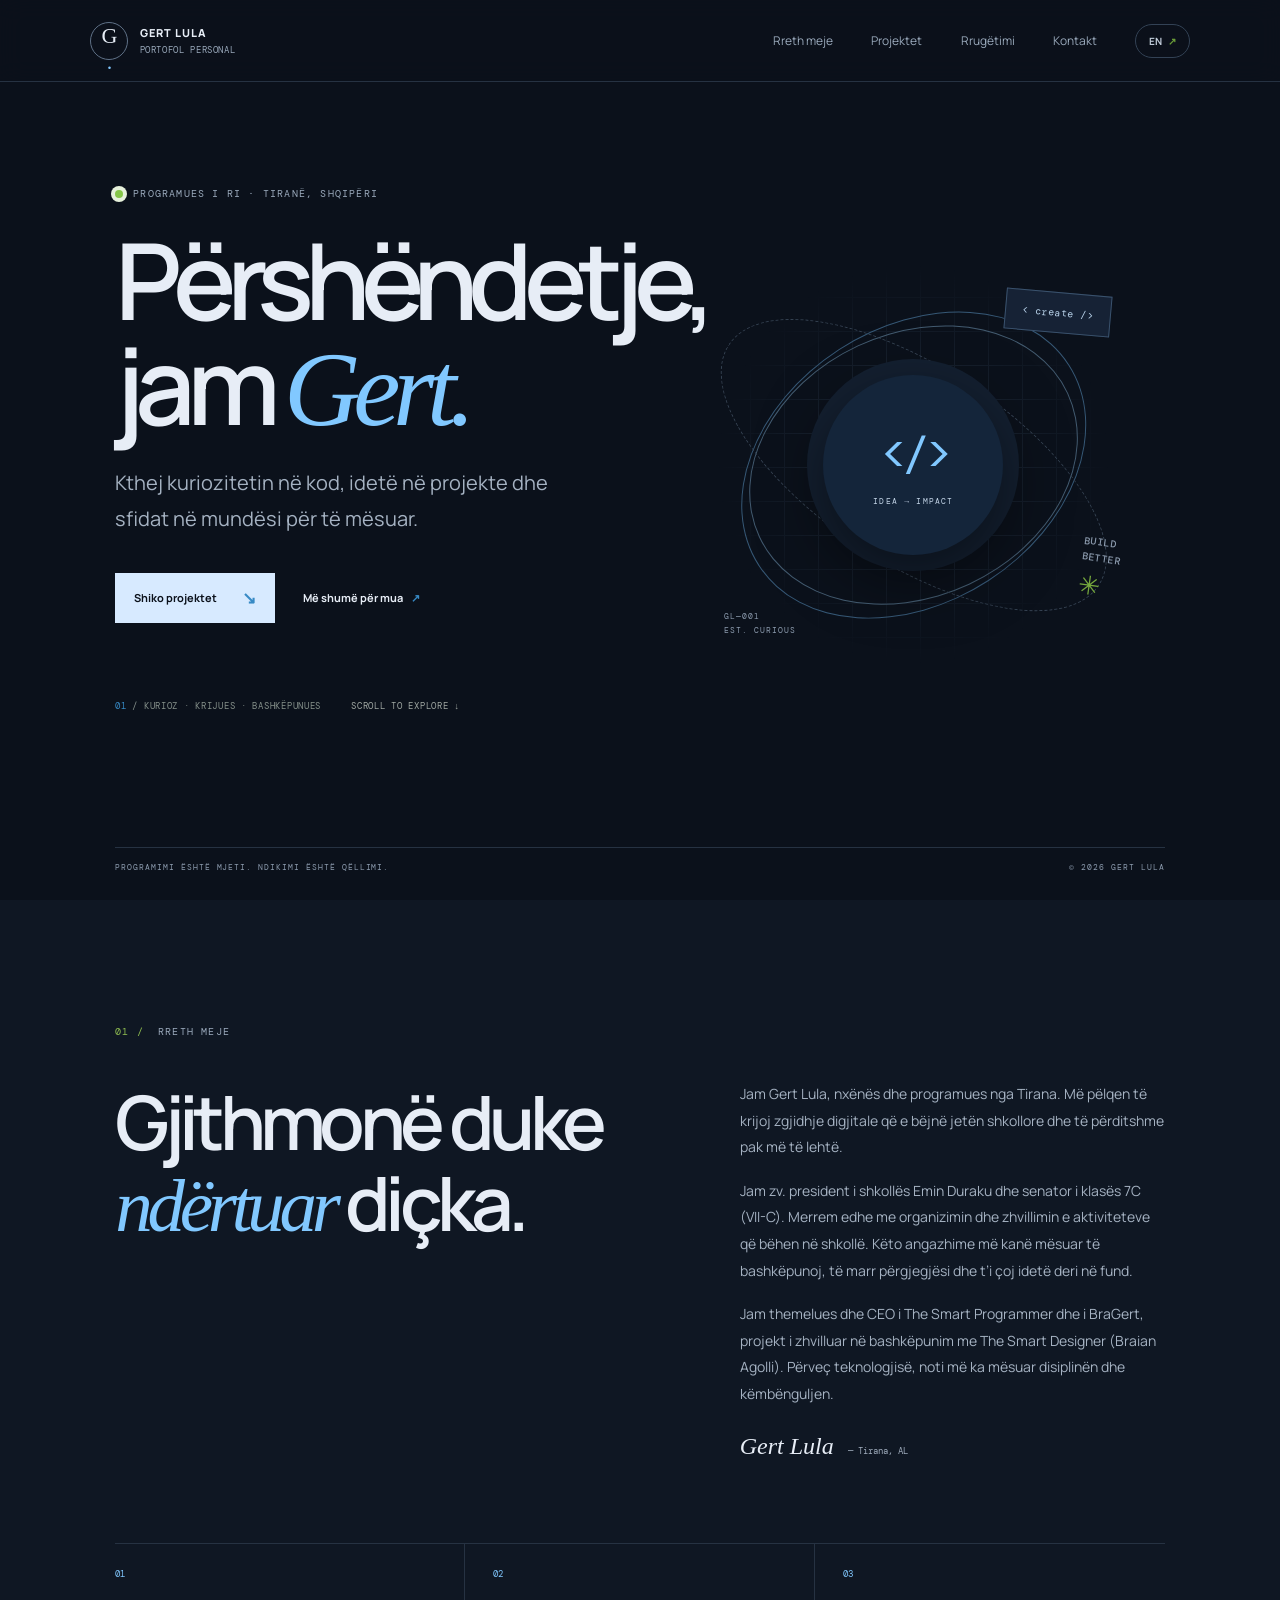
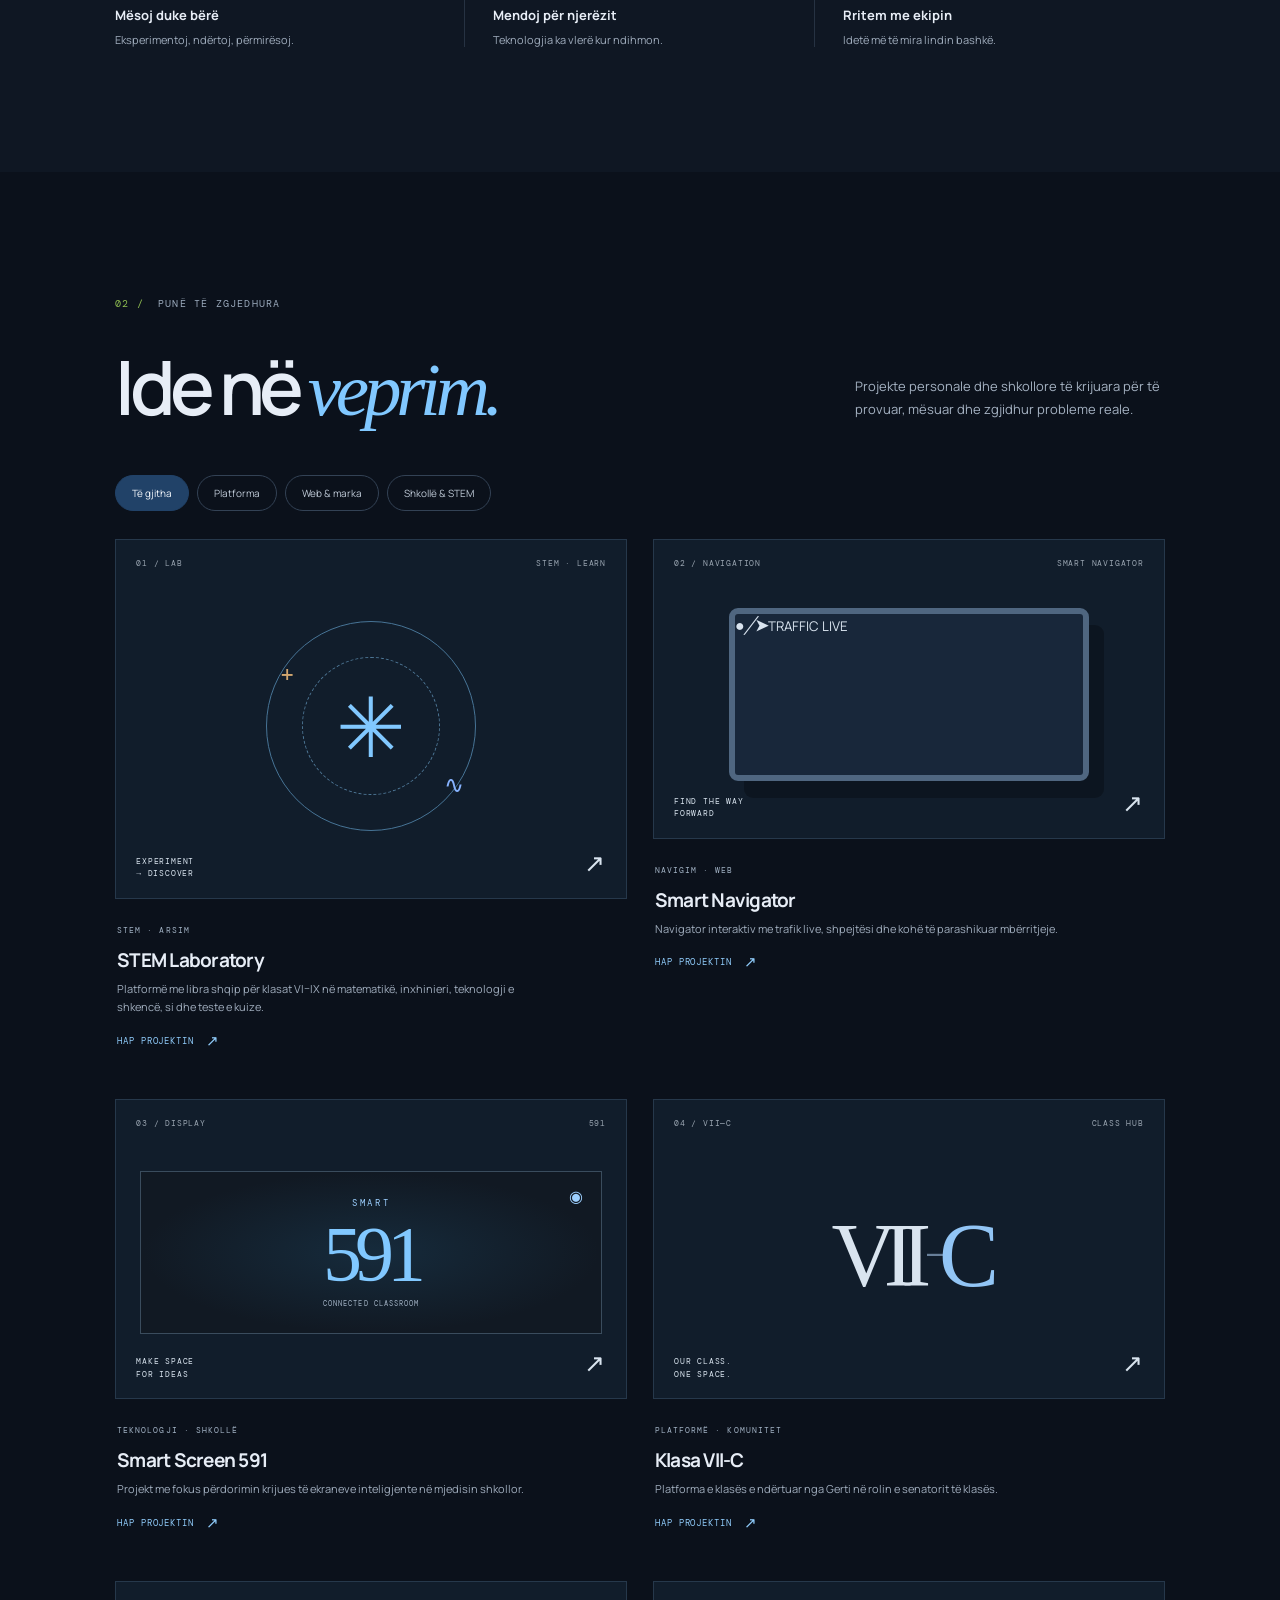
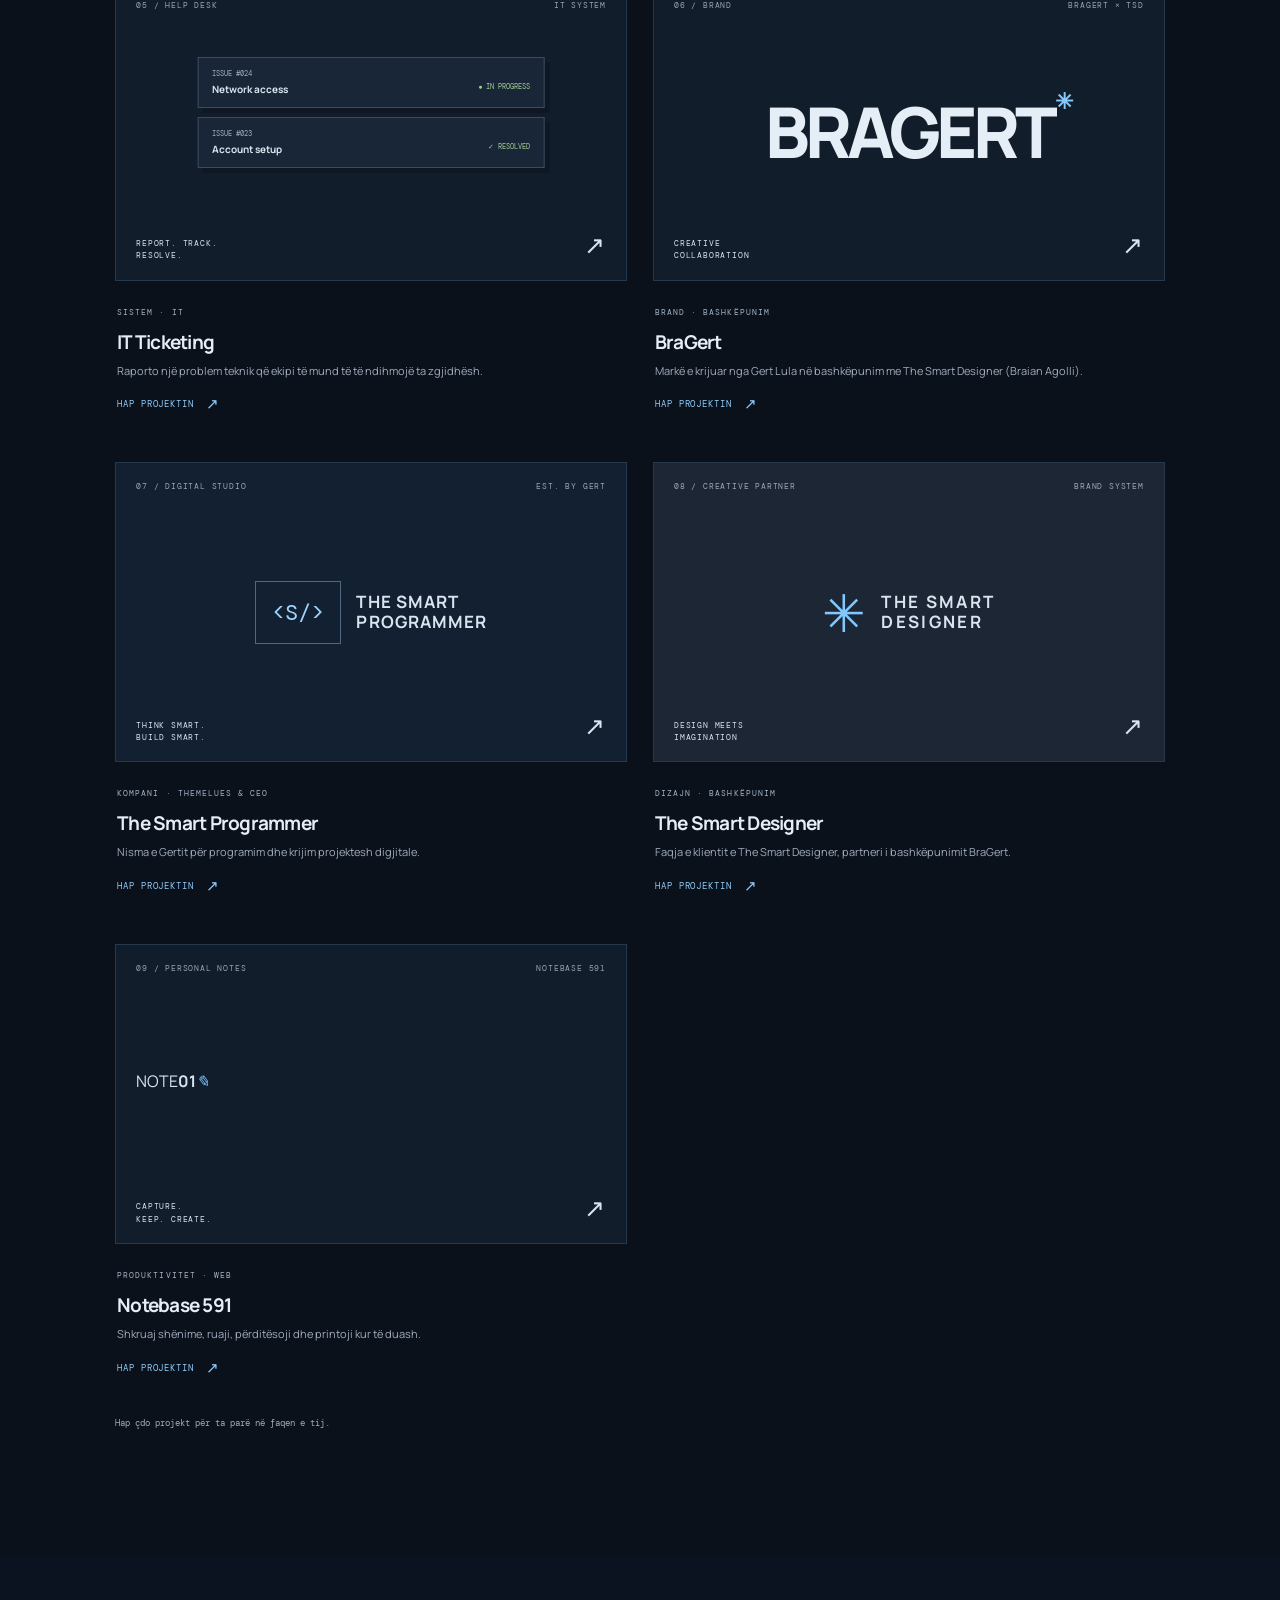
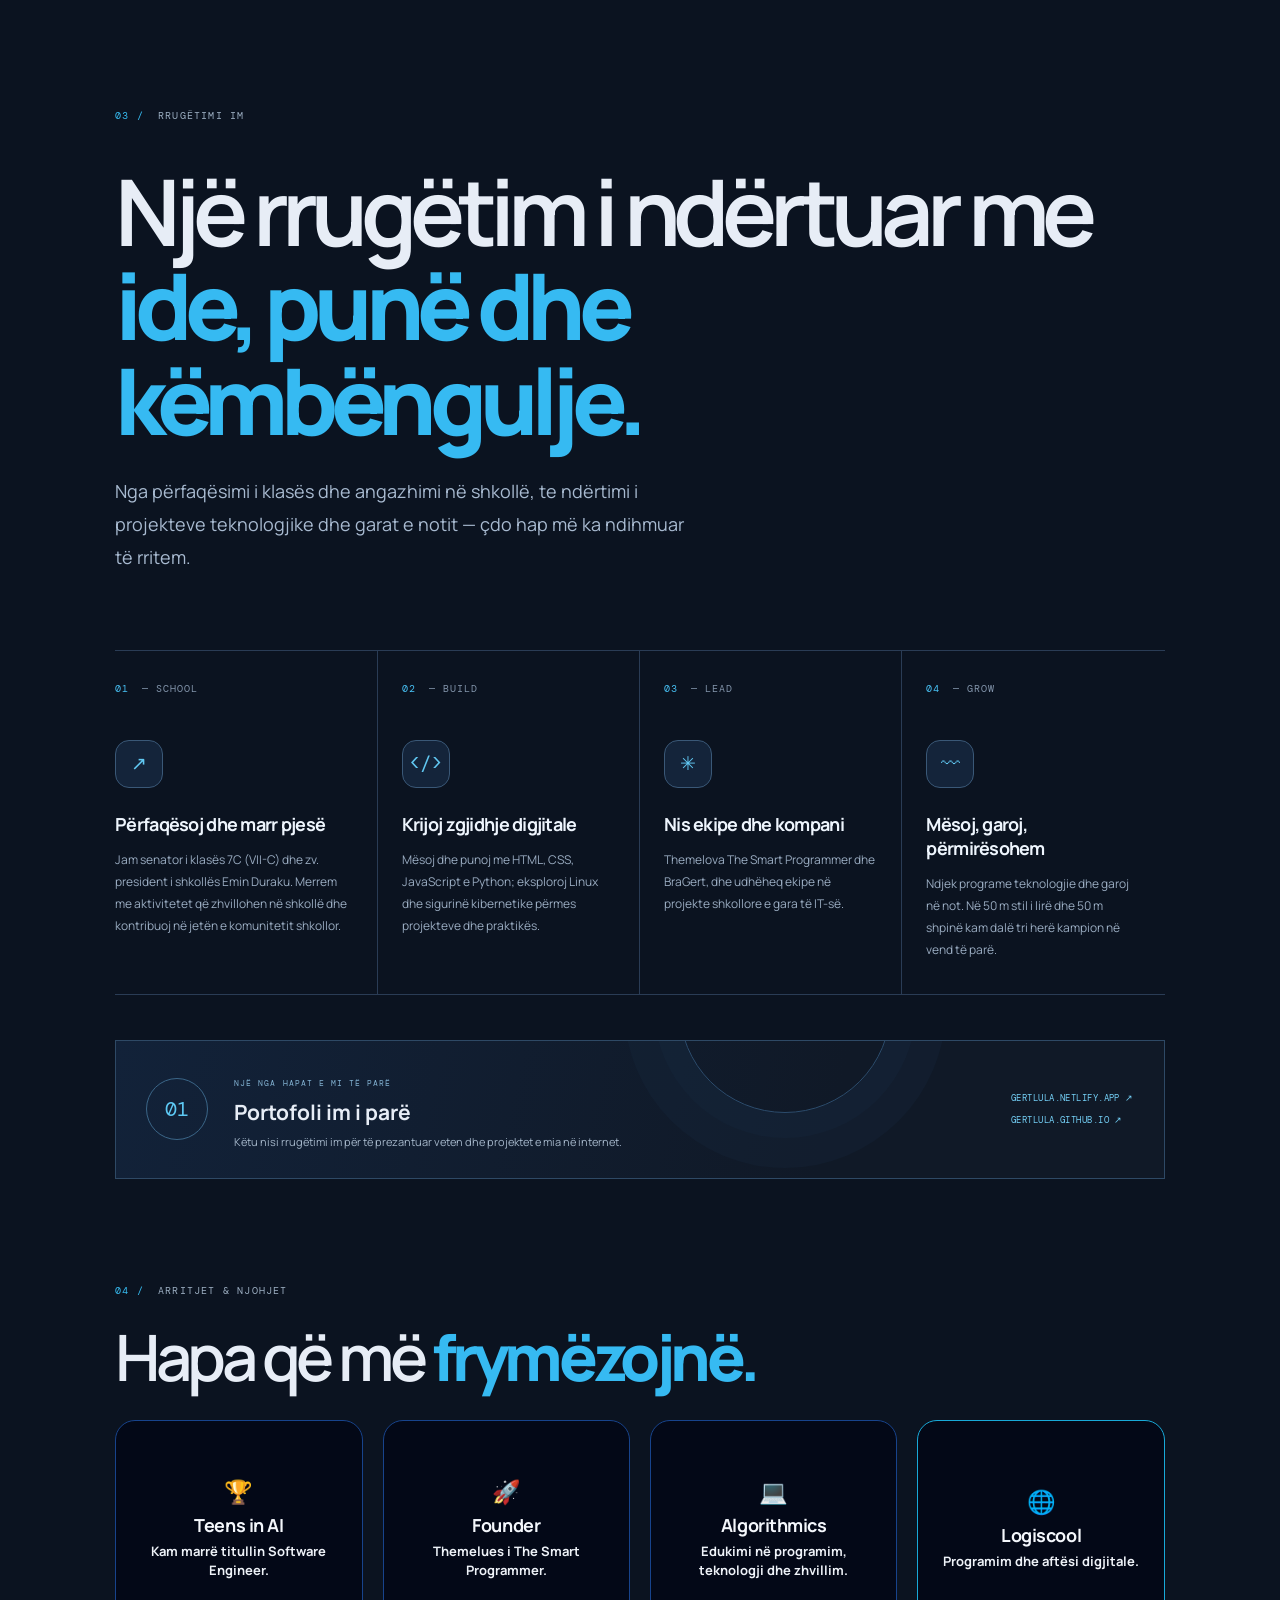
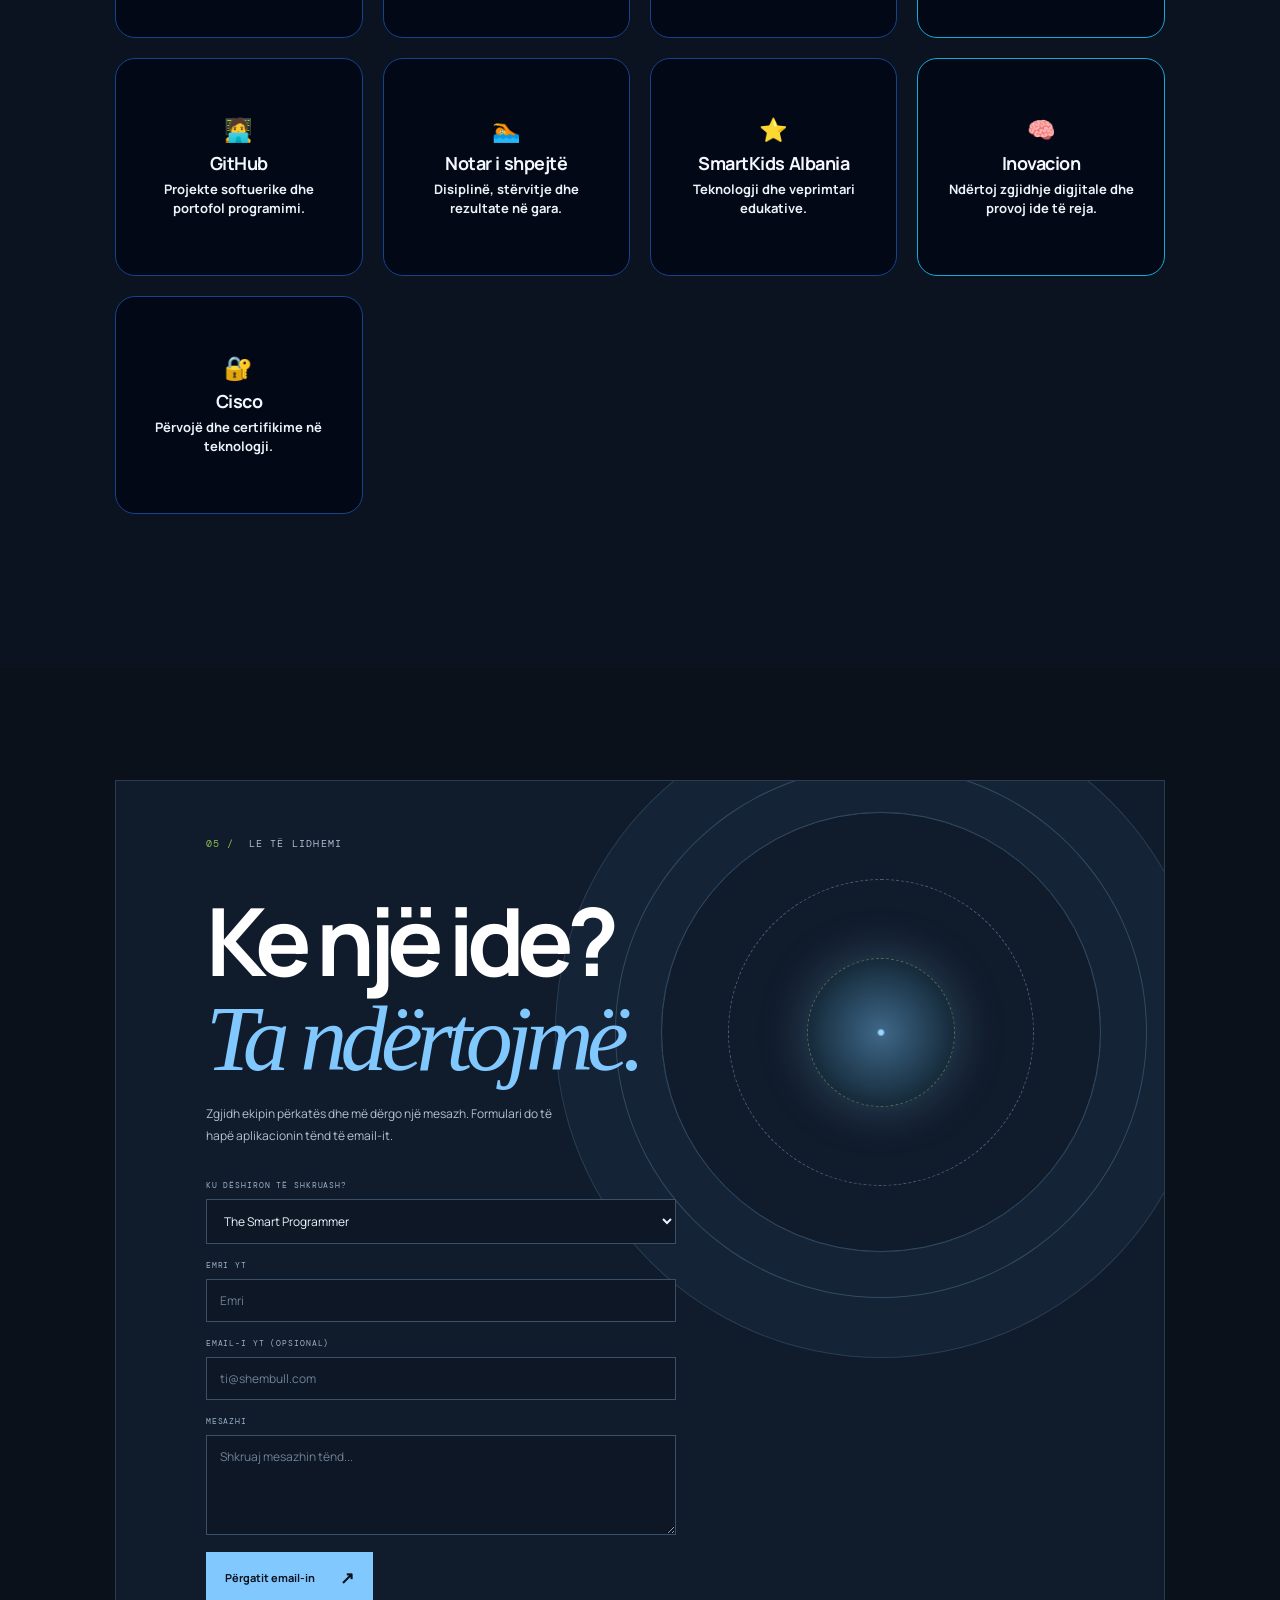
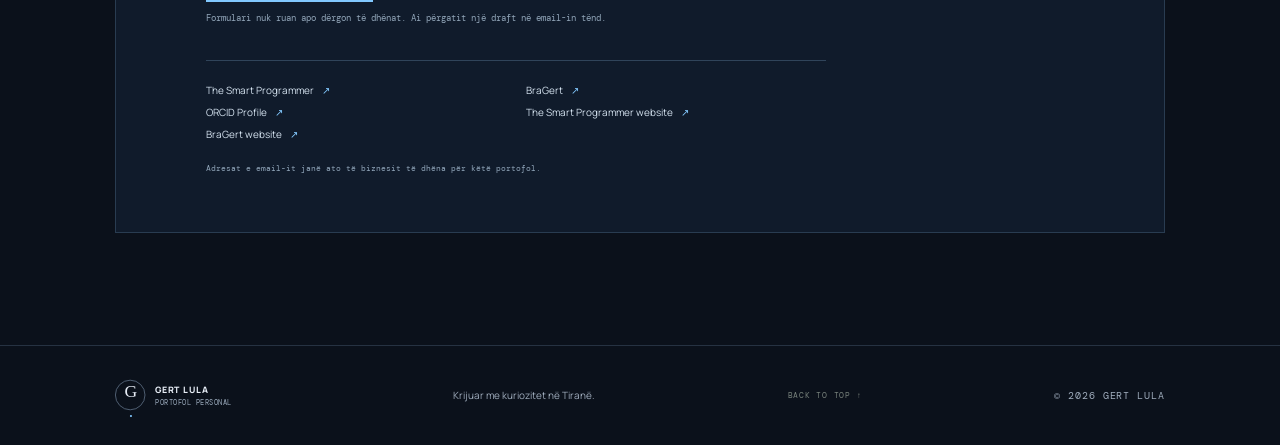
==== commit 51dd73b7: "Add files via upload" ====
--- a/index.html
+++ b/index.html
@@ -1,1473 +1,86 @@
-<!DOCTYPE html>
-<html lang="en">
-
-<head>
-
-<meta charset="UTF-8">
-
-<meta name="viewport" content="width=device-width, initial-scale=1.0">
-
-
-<title>
-Gert Lula | Software Engineer | The Smart Programmer
-</title>
-
-
-<meta name="description" content="
-Gert Lula - Software Engineer and Founder of The Smart Programmer.
-Web Development, Python Programming, Cybersecurity and Digital Solutions.
-">
-
-
-<meta name="author" content="Gert Lula">
-
-
-<meta name="keywords" content="
-Gert Lula,
-Software Engineer,
-The Smart Programmer,
-Web Development,
-Python,
-Cybersecurity,
-Programming
-">
-
-
-<meta name="google-site-verification" content="0JzQCEPZKutzTNsG2QFGZJnrN_moul5uh6mCkedQlXc">
-
-
-<!-- OPEN GRAPH -->
-
-<meta property="og:title" content="Gert Lula | Software Engineer">
-
-<meta property="og:description" content="
-Software Engineer portfolio of Gert Lula.
-Founder of The Smart Programmer.
-">
-
-<meta property="og:type" content="website">
-
-<meta property="og:url" content="https://thsp591.netlify.app">
-
-
-
-<!-- GOOGLE STRUCTURED DATA -->
-
-<script type="application/ld+json">
-
-{
-"@context":"https://schema.org",
-"@type":"Person",
-"name":"Gert Lula",
-"jobTitle":"Software Engineer",
-"url":"https://thsp591.netlify.app",
-"worksFor":{
-"@type":"Organization",
-"name":"The Smart Programmer"
-},
-"sameAs":[
-"https://orcid.org/0009-0000-0728-1640",
-"https://thsp591.netlify.app"
-]
-}
-
-</script>
-
-
-
-<link rel="stylesheet" href="style.css">
-
-<link rel="icon" href="assets/favicon.jpg">
-
-
-</head>
-
-
-<body>
-
-
-
-<!-- LOADING SCREEN -->
-
-
-<div class="loader">
-
-
-<div class="loader-circle"></div>
-
-
-<h2>
-The Smart Programmer
-</h2>
-
-
-<p>
-Initializing Portfolio...
-</p>
-
-
-</div>
-
-
-
-
-
-<!-- WATERMARK -->
-
-
-<div class="watermark">
-
-The Smart Programmer © Gert Lula
-
-</div>
-
-
-
-
-
-<!-- BACKGROUND EFFECT -->
-
-
-<div id="particles"></div>
-
-
-<div class="cursor"></div>
-
-
-
-
-
-
-
-<!-- NAVBAR -->
-
-
-<header>
-
-
-<nav>
-
-
-<div class="logo">
-
-GERT LULA
-
-<span>
-Software Engineer
-</span>
-
-</div>
-
-
-
-
-
-<div class="nav-links">
-
-
-<a href="#home">
-Home
-</a>
-
-
-<a href="#about">
-About
-</a>
-
-
-<a href="#projects">
-Projects
-</a>
-
-
-<a href="#company">
-Company
-</a>
-
-
-<a href="#contact">
-Contact
-</a>
-
-
-<a href="https://orcid.org/0009-0000-0728-1640" target="_blank">
-ORCID
-</a>
-
-
-</div>
-
-
-
-
-
-<div class="menu">
-
-☰
-
-</div>
-
-
-
-</nav>
-
-
-</header>
-
-
-
-
-
-
-
-
-<!-- HERO SECTION -->
-
-
-<section id="home" class="hero">
-
-
-
-<div class="hero-text">
-
-
-
-<h1>
-
-Hi, I'm
-
-<span>
-Gert Lula
-</span>
-
-
-</h1>
-
-
-
-
-
-<div class="typing">
-
-<span id="typing-text"></span>
-
-</div>
-
-
-
-
-
-<p>
-
-Building modern websites, software solutions,
-Python applications and innovative digital products.
-
-Founder of The Smart Programmer.
-
-</p>
-
-
-
-
-
-
-<div class="terminal">
-
-
-<div class="terminal-header">
-
-<span></span>
-<span></span>
-<span></span>
-
-</div>
-
-
-
-<div class="terminal-body">
-
-
-<p>
-&gt; initializing Gert_Lula.exe
-</p>
-
-
-<p>
-&gt; loading programming skills...
-</p>
-
-
-<p>
-&gt; HTML ✔ CSS ✔ JavaScript ✔ Python
-</p>
-
-
-<p>
-&gt; cybersecurity modules loaded ✔
-</p>
-
-
-<p>
-&gt; system ready_
-</p>
-
-
-</div>
-
-
-</div>
-
-
-
-
-
-
-<div class="buttons">
-
-
-<a href="#projects">
-
-View Projects
-
-</a>
-
-
-
-<a href="#contact">
-
-Contact Me
-
-</a>
-
-
-
-</div>
-
-
-
-
-
-
-</div>
-
-
-
-
-
-
-
-<div class="profile-box">
-
-
-<img src="assets/profile.png"
-alt="Gert Lula Software Engineer">
-
-
-</div>
-
-
-
-
-
-
-</section>
-
-
-
-
-
-
-
-
-
-<!-- ABOUT SECTION -->
-
-
-<section id="about" class="section">
-
-
-<div class="card about-card">
-
-
-<div class="badge">
-
-🚀 Founder of The Smart Programmer
-
-</div>
-
-
-
-
-<h2>
-
-About Me
-
-</h2>
-
-
-
-
-
-<p>
-
-I am Gert Lula, a Software Engineer focused on
-web development, programming, cybersecurity
-and technology innovation.
-
-I create digital solutions, develop software
-projects and explore modern technologies.
-
-As the founder of The Smart Programmer,
-I build professional technology solutions
-for students, individuals and businesses.
-
-</p>
-
-
-
-
-
-
-
-<div class="stats">
-
-
-
-<div>
-
-<h3>
-30+
-</h3>
-
-<p>
-Projects Created
-</p>
-
-</div>
-
-
-
-
-<div>
-
-<h3>
-1500+
-</h3>
-
-<p>
-Project Views
-</p>
-
-</div>
-
-
-
-
-
-<div>
-
-<h3>
-4+
-</h3>
-
-<p>
-Year Experience
-</p>
-
-</div>
-
-
-
-
-
-<div>
-
-<h3>
-24/7
-</h3>
-
-<p>
-Learning Mindset
-</p>
-
-</div>
-
-
-
-</div>
-
-
-
-
-
-</div>
-
-
-</section>
-
-
-
-
-
-<!-- EXPERIENCE -->
-
-
-<section class="section">
-
-
-<div class="card">
-
-
-<h2>
-My Journey
-</h2>
-
-
-
-<div class="timeline">
-
-
-
-<div class="timeline-item">
-
-
-<div class="dot"></div>
-
-
-<div class="timeline-content">
-
-<h3>
-Programming & Technology
-</h3>
-
-<p>
-
-Started developing skills in programming,
-web development and computer systems.
-
-</p>
-
-
-</div>
-
-
-</div>
-
-
-
-
-
-<div class="timeline-item">
-
-
-<div class="dot"></div>
-
-
-<div class="timeline-content">
-
-<h3>
-The Smart Programmer Founded
-</h3>
-
-<p>
-
-Created a technology company focused on
-software development and digital solutions.
-
-</p>
-
-
-</div>
-
-
-</div>
-
-
-
-
-
-<div class="timeline-item">
-
-
-<div class="dot"></div>
-
-
-<div class="timeline-content">
-
-<h3>
-Technology Events & Innovation
-</h3>
-
-<p>
-
-Participated in technology programs,
-STEM activities and innovation projects.
-
-</p>
-
-
-</div>
-
-
-</div>
-
-
-
-
-
-</div>
-
-
-</div>
-
-
-</section>
-<!-- SKILLS SECTION -->
-
-
-<section class="section">
-
-
-<div class="card">
-
-
-<h2>
-Technology Stack
-</h2>
-
-
-
-
-<div class="skills">
-
-
-<div>
-HTML5
-</div>
-
-
-<div>
-CSS3
-</div>
-
-
-<div>
-JavaScript
-</div>
-
-
-<div>
-Python
-</div>
-
-
-<div>
-Firebase
-</div>
-
-
-<div>
-Linux
-</div>
-
-
-<div>
-Git & GitHub
-</div>
-
-
-<div>
-Cybersecurity
-</div>
-
-
-</div>
-
-
-</div>
-
-
-</section>
-
-
-
-
-
-
-
-
-<!-- PROJECTS SECTION -->
-
-
-<section id="projects" class="section">
-
-
-<div class="card">
-
-
-<h2>
-Featured Projects
-</h2>
-
-
-
-
-<div class="projects">
-
-
-
-
-
-
-<div class="project-card">
-
-
-<img src="assets/projects/stem.png"
-alt="STEM Laboratory">
-
-
-
-<div class="project-content">
-
-
-<h3>
-STEM Laboratory
-</h3>
-
-
-
-<p>
-
-Educational technology platform focused on
-STEM learning, experiments and innovation.
-
-</p>
-
-
-
-<div class="tags">
-
-<span>
-HTML
-</span>
-
-<span>
-CSS
-</span>
-
-<span>
-JavaScript
-</span>
-
-</div>
-
-
-
-<a href="#" class="project-btn">
-View Project
-</a>
-
-
-</div>
-
-
-</div>
-
-
-
-
-
-
-
-
-<div class="project-card">
-
-
-<img src="assets/projects/school.png"
-alt="Smart School Portal">
-
-
-
-<div class="project-content">
-
-
-<h3>
-Smart School Portal
-</h3>
-
-
-
-<p>
-
-Digital education platform concept connecting
-students, teachers and learning resources.
-
-</p>
-
-
-
-<div class="tags">
-
-<span>
-JavaScript
-</span>
-
-<span>
-Firebase
-</span>
-
-<span>
-Web App
-</span>
-
-</div>
-
-
-
-<a href="#" class="project-btn">
-View Project
-</a>
-
-
-</div>
-
-
-</div>
-
-
-
-
-
-
-
-
-
-
-<div class="project-card">
-
-
-<img src="assets/projects/smartscreen.png"
-alt="Smart Screen">
-
-
-
-<div class="project-content">
-
-
-<h3>
-Smart Screen 591
-</h3>
-
-
-
-<p>
-
-Check out every web and website through Smart Screen 591 for free!
-
-</p>
-
-
-
-<div class="tags">
-
-<span>
-HTML
-</span>
-
-<span>
-CSS
-</span>
-
-<span>
-JavaScript
-</span>
-
-</div>
-
-
-
-<a href="#" class="project-btn">
-View Project
-</a>
-
-
-</div>
-
-
-</div>
-
-
-
-
-
-
-
-
-
-<div class="project-card">
-
-
-<img src="assets/projects/ticket.png"
-alt="IT Ticketing System">
-
-
-
-<div class="project-content">
-
-
-<h3>
-IT Ticketing System
-</h3>
-
-
-
-<p>
-
-System designed for managing technology
-support requests.
-
-</p>
-
-
-
-<div class="tags">
-
-<span>
-Frontend
-</span>
-
-<span>
-Backend
-</span>
-
-<span>
-UI Design
-</span>
-
-</div>
-
-
-
-<a href="#" class="project-btn">
-View Project
-</a>
-
-
-</div>
-
-
-</div>
-
-
-
-
-
-
-
-
-
-
-
-
-
-
-
-
-</div>
-
-
-</div>
-
-
-</section>
-
-
-
-
-
-
-
-
-
-
-<!-- ACHIEVEMENTS -->
-
-
-<section class="section">
-
-
-<div class="card">
-
-
-<h2>
-Achievements & Recognition
-</h2>
-
-
-
-
-<div class="skills">
-
-
-
-<div>
-
-🏆 Teens in AI
-
-<br>
-
-Received the title:
-
-<br>
-
-<strong>
-Software Engineer
-</strong>
-
-</div>
-
-
-
-
-
-<div>
-
-🚀 Founder
-
-<br>
-
-Founder of
-
-<br>
-
-<strong>
-The Smart Programmer
-</strong>
-
-</div>
-
-
-
-
-
-<div>
-
-💻 Algorithmics
-
-<br>
-
-Programming education
-and technology development
-
-</div>
-
-
-
-
-
-<div>
-
-🌐 Logiscool
-
-<br>
-
-Programming and digital skills
-
-</div>
-
-
-
-
-
-<div>
-
-🐙 GitHub
-
-<br>
-
-Software projects and coding portfolio
-
-</div>
-
-
-
-
-
-<div>
-
-🏊 Fast Swimmer
-
-<br>
-
-Discipline, training and performance
-
-</div>
-
-
-
-
-
-<div>
-
-⭐ SmartKids Albania
-
-<br>
-
-Technology and educational activities
-
-</div>
-
-
-
-
-
-<div>
-
-🧠 Innovation
-
-<br>
-
-Building digital solutions
-
-</div>
-
-
-
-</div>
-
-
-</div>
-
-
-</section>
-
-
-
-
-
-
-
-
-
-<!-- WHY CHOOSE ME -->
-
-
-<section class="section">
-
-
-<div class="card">
-
-
-<h2>
-Why Choose Me?
-</h2>
-
-
-
-
-<div class="projects">
-
-
-
-<div class="project-card">
-
-<div class="project-content">
-
-
-<h3>
-Innovation
-</h3>
-
-
-<p>
-
-Creative ideas transformed into
-modern technology solutions.
-
-</p>
-
-
-</div>
-
-</div>
-
-
-
-
-
-<div class="project-card">
-
-<div class="project-content">
-
-
-<h3>
-Quality
-</h3>
-
-
-<p>
-
-Clean design, organized code and
-professional results.
-
-</p>
-
-
-</div>
-
-</div>
-
-
-
-
-
-<div class="project-card">
-
-<div class="project-content">
-
-
-<h3>
-Growth
-</h3>
-
-
-<p>
-
-Always learning new technologies
-and improving skills.
-
-</p>
-
-
-</div>
-
-</div>
-
-
-
-</div>
-
-
-</div>
-
-
-</section>
-
-
-
-
-
-
-
-
-
-<!-- COMPANY -->
-
-
-<section id="company" class="section">
-
-
-<div class="card">
-
-
-<h2>
-The Smart Programmer
-</h2>
-
-
-
-
-<p>
-
-The Smart Programmer is a technology company
-specialized in web development, software solutions,
-digital products and technology services.
-
-The mission is to create modern, scalable and
-innovative solutions for individuals, students
-and businesses.
-
-</p>
-
-
-
-
-<a class="website"
-href="https://thsp591.netlify.app"
-target="_blank">
-
-Visit Company Website
-
-</a>
-
-
-
-</div>
-
-
-</section>
-
-
-
-
-
-
-
-
-
-<!-- CONTACT -->
-
-
-<section id="contact" class="section">
-
-
-<div class="card">
-
-
-<h2>
-Contact
-</h2>
-
-
-
-<form onsubmit="sendEmail(event)">
-
-
-
-<input
-id="name"
-type="text"
-placeholder="Your Name"
-required>
-
-
-
-
-<input
-id="email"
-type="email"
-placeholder="Your Email"
-required>
-
-
-
-
-
-<textarea
-id="message"
-placeholder="Your Message"
-required>
-</textarea>
-
-
-
-
-<button type="submit">
-
-Send Message
-
-</button>
-
-
-
-
-</form>
-
-
-
-
-
-
-
-<div class="contact-links">
-
-
-
-<a href="mailto:gertlula2003@gmail.com">
-
-📩 Personal Email
-
-</a>
-
-
-
-
-<a href="mailto:thesmartprogrammer591@gmail.com">
-
-🏢 Business Email
-
-</a>
-
-
-
-
-<a href="https://thsp591.netlify.app"
-target="_blank">
-
-🌐 Business Website
-
-</a>
-
-
-
-
-<a href="https://orcid.org/0009-0000-0728-1640"
-target="_blank">
-
-🔬 ORCID Profile
-
-</a>
-
-
-
-</div>
-
-
-
-</div>
-
-
-</section>
-
-
-
-
-
-
-
-
-
-<!-- FOOTER -->
-
-
-<footer>
-
-
-<p>
-
-© 2026 Gert Lula | The Smart Programmer
-
-<br>
-
-All Rights Reserved
-
-</p>
-
-
-</footer>
-
-
-
-
-
-
-
-
-<script src="script.js"></script>
-
-
-
-</body>
-
-
-</html>+<!doctype html>
+<html lang="sq">
+<head>
+  <meta charset="utf-8">
+  <meta name="viewport" content="width=device-width, initial-scale=1">
+  <meta name="theme-color" content="#0b111b">
+  <meta name="description" content="Gert Lula — nxënës, programues, themelues dhe notar kampion nga Tirana. Shiko projektet, rrugëtimin dhe mënyrat e kontaktit.">
+  <meta name="robots" content="index,follow,max-image-preview:large">
+  <link rel="canonical" href="https://gertlula.com/">
+  <link rel="icon" href="favicon.svg" type="image/svg+xml">
+  <link rel="preconnect" href="https://fonts.googleapis.com">
+  <link rel="preconnect" href="https://fonts.gstatic.com" crossorigin>
+  <link href="https://fonts.googleapis.com/css2?family=DM+Mono:wght@400;500&family=Manrope:wght@400;500;600;700;800&display=swap" rel="stylesheet">
+  <meta property="og:type" content="website">
+  <meta property="og:locale" content="sq_AL">
+  <meta property="og:title" content="Gert Lula — Programues & krijues">
+  <meta property="og:description" content="Programues, themelues dhe notar kampion. Njihuni me projektet dhe rrugëtimin e Gert Lula.">
+  <meta property="og:url" content="https://gertlula.com/">
+  <meta property="og:image" content="https://gertlula.com/og-cover.svg">
+  <meta name="twitter:card" content="summary_large_image">
+  <title>Gert Lula — Programues & krijues në Tiranë</title>
+  <link rel="stylesheet" href="styles.css">
+  <script type="application/ld+json">
+  {"@context":"https://schema.org","@type":"Person","name":"Gert Lula","url":"https://gertlula.com/","jobTitle":"Student software developer and programmer","description":"Student, programmer and technology project creator based in Tirana, Albania.","address":{"@type":"PostalAddress","addressLocality":"Tirana","addressCountry":"AL"},"knowsAbout":["Software development","Programming","STEM","Education technology"],"worksFor":[{"@type":"Organization","name":"The Smart Programmer"},{"@type":"Organization","name":"BraGert"}]}
+  </script>
+  <script src="app.js" defer></script>
+</head>
+<body>
+  <a class="skip-link" href="#main">Kalo te përmbajtja</a>
+  <header class="topbar">
+    <a class="brand" href="#home" aria-label="Gert Lula, kryefaqja"><span class="brand-mark">G<span>.</span></span><span>GERT LULA<small>PORTOFOL PERSONAL</small></span></a>
+    <button class="menu-toggle" aria-label="Hap menynë" aria-expanded="false" aria-controls="nav"><span></span><span></span></button>
+    <nav id="nav" class="nav" aria-label="Navigimi kryesor">
+      <a href="#about" data-sq="Rreth meje" data-en="About">Rreth meje</a><a href="#work" data-sq="Projektet" data-en="Projects">Projektet</a><a href="#journey" data-sq="Rrugëtimi" data-en="Journey">Rrugëtimi</a><a href="#contact" data-sq="Kontakt" data-en="Contact">Kontakt</a>
+      <button class="lang-switch" type="button" aria-label="Switch language">EN <span>↗</span></button>
+    </nav>
+  </header>
+  <main id="main">
+    <section class="hero section-wrap" id="home">
+      <div class="hero-copy">
+        <div class="eyebrow"><span class="status-dot"></span><span data-sq="PROGRAMUES I RI · TIRANË, SHQIPËRI" data-en="YOUNG DEVELOPER · TIRANA, ALBANIA">PROGRAMUES I RI · TIRANË, SHQIPËRI</span></div>
+        <h1 data-sq="Përshëndetje, jam <em>Gert.</em>" data-en="Hello, I'm <em>Gert.</em>">Përshëndetje, jam <em>Gert.</em></h1>
+        <p class="hero-lede" data-sq="Kthej kuriozitetin në kod, idetë në projekte dhe sfidat në mundësi për të mësuar." data-en="I turn curiosity into code, ideas into projects, and challenges into opportunities to learn.">Kthej kuriozitetin në kod, idetë në projekte dhe sfidat në mundësi për të mësuar.</p>
+        <div class="hero-actions"><a class="button button-dark" href="#work"><span data-sq="Shiko projektet" data-en="Explore projects">Shiko projektet</span><span aria-hidden="true">↘</span></a><a class="text-link" href="#about"><span data-sq="Më shumë për mua" data-en="More about me">Më shumë për mua</span> <span>↗</span></a></div>
+        <div class="hero-meta"><span><b>01</b> / <span data-sq="KURIoz · KRIJUES · BASHKËPUNUES" data-en="CURIOUS · CREATIVE · COLLABORATIVE">KURIOZ · KRIJUES · BASHKËPUNUES</span></span><span class="scroll-cue">SCROLL TO EXPLORE ↓</span></div>
+      </div>
+      <div class="hero-art" aria-label="Ilustrim abstrakt i programimit" role="img">
+        <div class="art-grid"></div><div class="orbit orbit-one"></div><div class="orbit orbit-two"></div><div class="orbit orbit-three"></div><div class="art-core"><span class="core-bracket">&lt;/&gt;</span><span class="core-caption">IDEA → IMPACT</span></div>
+        <span class="float-tag tag-top">&lt; create /&gt;</span><span class="float-tag tag-side">BUILD<br>BETTER<br><i>✳</i></span><span class="art-index">GL—001<br>EST. CURIOUS</span>
+      </div>
+      <div class="hero-bottom"><span data-sq="PROGRAMIMI ËSHTË MJETI. NDIKIMI ËSHTË QËLLIMI." data-en="CODE IS THE TOOL. IMPACT IS THE PURPOSE.">PROGRAMIMI ËSHTË MJETI. NDIKIMI ËSHTË QËLLIMI.</span><span>© <span class="year"></span> GERT LULA</span></div>
+    </section>
+    <section class="intro section-wrap" id="about">
+      <div class="section-label"><span>01 /</span><span data-sq="RRETH MEJE" data-en="ABOUT ME">RRETH MEJE</span></div>
+      <div class="intro-content"><h2 data-sq="Gjithmonë duke <em>ndërtuar</em> diçka." data-en="Always <em>building</em> something.">Gjithmonë duke <em>ndërtuar</em> diçka.</h2><div class="intro-text"><p data-sq="Jam Gert Lula, nxënës dhe programues nga Tirana. Më pëlqen të krijoj zgjidhje digjitale që e bëjnë jetën shkollore dhe të përditshme pak më të lehtë." data-en="I'm Gert Lula, a student and programmer from Tirana. I enjoy creating digital solutions that make school and everyday life a little easier.">Jam Gert Lula, nxënës dhe programues nga Tirana. Më pëlqen të krijoj zgjidhje digjitale që e bëjnë jetën shkollore dhe të përditshme pak më të lehtë.</p><p data-sq="Jam zv. president i shkollës Emin Duraku dhe senator i klasës 7C (VII-C). Merrem edhe me organizimin dhe zhvillimin e aktiviteteve që bëhen në shkollë. Këto angazhime më kanë mësuar të bashkëpunoj, të marr përgjegjësi dhe t'i çoj idetë deri në fund." data-en="I'm the vice president of Emin Duraku School and senator of class 7C (VII-C). I also help organize and run school activities. These responsibilities have taught me to collaborate, take initiative, and see ideas through.">Jam zv. president i shkollës Emin Duraku dhe senator i klasës 7C (VII-C). Merrem edhe me organizimin dhe zhvillimin e aktiviteteve që bëhen në shkollë. Këto angazhime më kanë mësuar të bashkëpunoj, të marr përgjegjësi dhe t’i çoj idetë deri në fund.</p><p data-sq="Jam themelues dhe CEO i The Smart Programmer dhe i BraGert, projekt i zhvilluar në bashkëpunim me The Smart Designer (Braian Agolli). Përveç teknologjisë, noti më ka mësuar disiplinën dhe këmbënguljen." data-en="I'm the founder and CEO of The Smart Programmer and BraGert, developed in collaboration with The Smart Designer (Braian Agolli). Swimming has also taught me discipline and persistence.">Jam themelues dhe CEO i The Smart Programmer dhe i BraGert, projekt i zhvilluar në bashkëpunim me The Smart Designer (Braian Agolli). Përveç teknologjisë, noti më ka mësuar disiplinën dhe këmbënguljen.</p><div class="signature">Gert Lula <span>— Tirana, AL</span></div></div></div>
+      <div class="values"><div><span class="value-no">01</span><b data-sq="Mësoj duke bërë" data-en="Learn by doing">Mësoj duke bërë</b><p data-sq="Eksperimentoj, ndërtoj, përmirësoj." data-en="Experiment, build, improve.">Eksperimentoj, ndërtoj, përmirësoj.</p></div><div><span class="value-no">02</span><b data-sq="Mendoj për njerëzit" data-en="Think of people">Mendoj për njerëzit</b><p data-sq="Teknologjia ka vlerë kur ndihmon." data-en="Technology matters when it helps.">Teknologjia ka vlerë kur ndihmon.</p></div><div><span class="value-no">03</span><b data-sq="Rritem me ekipin" data-en="Grow with a team">Rritem me ekipin</b><p data-sq="Idetë më të mira lindin bashkë." data-en="The best ideas happen together.">Idetë më të mira lindin bashkë.</p></div></div>
+    </section>
+    <section class="work section-wrap" id="work">
+      <div class="section-head"><div><div class="section-label"><span>02 /</span><span data-sq="PUNË TË ZGJEDHURA" data-en="SELECTED WORK">PUNË TË ZGJEDHURA</span></div><h2 data-sq="Ide në <em>veprim.</em>" data-en="Ideas in <em>action.</em>">Ide në <em>veprim.</em></h2></div><p data-sq="Projekte personale dhe shkollore të krijuara për të provuar, mësuar dhe zgjidhur probleme reale." data-en="Personal and school projects made to experiment, learn, and solve real problems.">Projekte personale dhe shkollore të krijuara për të provuar, mësuar dhe zgjidhur probleme reale.</p></div>
+      <div class="filters" role="group" aria-label="Filtro projektet"><button class="filter active" data-filter="all" data-sq="Të gjitha" data-en="All">Të gjitha</button><button class="filter" data-filter="platform" data-sq="Platforma" data-en="Platforms">Platforma</button><button class="filter" data-filter="web" data-sq="Web & marka" data-en="Web & brands">Web & marka</button><button class="filter" data-filter="school" data-sq="Shkollë & STEM" data-en="School & STEM">Shkollë & STEM</button></div>
+      <div class="project-grid">
+        <article class="project-card feature" data-category="school"><a class="project-open" href="https://stemgenius.netlify.app/" target="_blank" rel="noopener noreferrer" aria-label="Hap STEM Laboratory"><div class="project-visual visual-stem"><div class="visual-top"><span>01 / LAB</span><span>STEM · LEARN</span></div><div class="stem-orbit"><div class="stem-ring"></div><span>✳</span><i>+</i><b>∿</b></div><div class="visual-bottom"><span>EXPERIMENT<br>→ DISCOVER</span><span class="visual-arrow">↗</span></div></div></a><div class="project-info"><span class="project-type">STEM · ARSIM</span><h3>STEM Laboratory</h3><p data-sq="Platformë me libra shqip për klasat VI–IX në matematikë, inxhinieri, teknologji e shkencë, si dhe teste e kuize." data-en="An Albanian-language platform with books for grades 6–9 in math, engineering, technology and science, plus tests and quizzes.">Platformë me libra shqip për klasat VI–IX në matematikë, inxhinieri, teknologji e shkencë, si dhe teste e kuize.</p><a class="live-link" href="https://stemgenius.netlify.app/" target="_blank" rel="noopener noreferrer">HAP PROJEKTIN <span>↗</span></a></div></article>
+        <article class="project-card" data-category="platform"><a class="project-open" href="https://sm591.netlify.app/" target="_blank" rel="noopener noreferrer" aria-label="Hap Smart Navigator"><div class="project-visual visual-portal"><div class="visual-top"><span>02 / NAVIGATION</span><span>SMART NAVIGATOR</span></div><div class="portal-ui nav-preview"><div class="nav-map"><span>●</span><i>╱</i><b>➤</b><small>TRAFFIC LIVE</small></div></div><div class="visual-bottom"><span>FIND THE WAY<br>FORWARD</span><span class="visual-arrow">↗</span></div></div></a><div class="project-info"><span class="project-type">NAVIGIM · WEB</span><h3>Smart Navigator</h3><p data-sq="Navigator interaktiv me trafik live, shpejtësi dhe kohë të parashikuar mbërritjeje." data-en="Interactive navigator with live traffic, speed and estimated arrival time.">Navigator interaktiv me trafik live, shpejtësi dhe kohë të parashikuar mbërritjeje.</p><a class="live-link" href="https://sm591.netlify.app/" target="_blank" rel="noopener noreferrer">HAP PROJEKTIN <span>↗</span></a></div></article>
+        <article class="project-card" data-category="school"><a class="project-open" href="https://smartscreen591.netlify.app/" target="_blank" rel="noopener noreferrer" aria-label="Hap Smart Screen 591"><div class="project-visual visual-screen"><div class="visual-top"><span>03 / DISPLAY</span><span>591</span></div><div class="screen-face"><span>SMART</span><b>591</b><i>◉</i><small>CONNECTED CLASSROOM</small></div><div class="visual-bottom"><span>MAKE SPACE<br>FOR IDEAS</span><span class="visual-arrow">↗</span></div></div></a><div class="project-info"><span class="project-type">TEKNOLOGJI · SHKOLLË</span><h3>Smart Screen 591</h3><p data-sq="Projekt me fokus përdorimin krijues të ekraneve inteligjente në mjedisin shkollor." data-en="A project exploring creative uses for smart displays in a school setting.">Projekt me fokus përdorimin krijues të ekraneve inteligjente në mjedisin shkollor.</p><a class="live-link" href="https://smartscreen591.netlify.app/" target="_blank" rel="noopener noreferrer">HAP PROJEKTIN <span>↗</span></a></div></article>
+        <article class="project-card" data-category="platform"><a class="project-open" href="https://klasa7c.netlify.app/" target="_blank" rel="noopener noreferrer" aria-label="Hap platformën e klasës VII-C"><div class="project-visual visual-class"><div class="visual-top"><span>04 / VII—C</span><span>CLASS HUB</span></div><div class="class-art"><span>VII</span><i>—</i><b>C</b></div><div class="visual-bottom"><span>OUR CLASS.<br>ONE SPACE.</span><span class="visual-arrow">↗</span></div></div></a><div class="project-info"><span class="project-type">PLATFORMË · KOMUNITET</span><h3>Klasa VII-C</h3><p data-sq="Platforma e klasës e ndërtuar nga Gerti në rolin e senatorit të klasës." data-en="A class platform built by Gert in his role as class senator.">Platforma e klasës e ndërtuar nga Gerti në rolin e senatorit të klasës.</p><a class="live-link" href="https://klasa7c.netlify.app/" target="_blank" rel="noopener noreferrer">HAP PROJEKTIN <span>↗</span></a></div></article>
+        <article class="project-card" data-category="platform"><a class="project-open" href="https://itticketing.netlify.app/" target="_blank" rel="noopener noreferrer" aria-label="Hap IT Ticketing"><div class="project-visual visual-ticket"><div class="visual-top"><span>05 / HELP DESK</span><span>IT SYSTEM</span></div><div class="ticket-stack"><div><span>ISSUE #024</span><b>Network access</b><small>● IN PROGRESS</small></div><div><span>ISSUE #023</span><b>Account setup</b><small>✓ RESOLVED</small></div></div><div class="visual-bottom"><span>REPORT. TRACK.<br>RESOLVE.</span><span class="visual-arrow">↗</span></div></div></a><div class="project-info"><span class="project-type">SISTEM · IT</span><h3>IT Ticketing</h3><p data-sq="Raporto një problem teknik që ekipi të mund të të ndihmojë ta zgjidhësh." data-en="Report a technical issue so the team can help you resolve it.">Raporto një problem teknik që ekipi të mund të të ndihmojë ta zgjidhësh.</p><a class="live-link" href="https://itticketing.netlify.app/" target="_blank" rel="noopener noreferrer">HAP PROJEKTIN <span>↗</span></a></div></article>
+        <article class="project-card" data-category="web"><a class="project-open" href="https://bragert.netlify.app/" target="_blank" rel="noopener noreferrer" aria-label="Hap faqen BraGert"><div class="project-visual visual-bragert"><div class="visual-top"><span>06 / BRAND</span><span>BRAGERT × TSD</span></div><div class="brand-word"><span class="brand-name">BRAGERT</span><span class="brand-star">✳</span></div><div class="visual-bottom"><span>CREATIVE<br>COLLABORATION</span><span class="visual-arrow">↗</span></div></div></a><div class="project-info"><span class="project-type">BRAND · BASHKËPUNIM</span><h3>BraGert</h3><p data-sq="Markë e krijuar nga Gert Lula në bashkëpunim me The Smart Designer (Braian Agolli)." data-en="A brand founded by Gert Lula in collaboration with The Smart Designer (Braian Agolli).">Markë e krijuar nga Gert Lula në bashkëpunim me The Smart Designer (Braian Agolli).</p><a class="live-link" href="https://bragert.netlify.app/" target="_blank" rel="noopener noreferrer">HAP PROJEKTIN <span>↗</span></a></div></article>
+        <article class="project-card" data-category="web"><a class="project-open" href="https://thsp591.netlify.app/" target="_blank" rel="noopener noreferrer" aria-label="Hap The Smart Programmer"><div class="project-visual visual-tsp"><div class="visual-top"><span>07 / DIGITAL STUDIO</span><span>EST. BY GERT</span></div><div class="tsp-mark"><span class="tsp-icon">&lt;S/&gt;</span><b>THE SMART<br>PROGRAMMER</b></div><div class="visual-bottom"><span>THINK SMART.<br>BUILD SMART.</span><span class="visual-arrow">↗</span></div></div></a><div class="project-info"><span class="project-type">KOMPANI · THEMELUES & CEO</span><h3>The Smart Programmer</h3><p data-sq="Nisma e Gertit për programim dhe krijim projektesh digjitale." data-en="Gert's initiative for programming and digital project creation.">Nisma e Gertit për programim dhe krijim projektesh digjitale.</p><a class="live-link" href="https://thsp591.netlify.app/" target="_blank" rel="noopener noreferrer">HAP PROJEKTIN <span>↗</span></a></div></article>
+        <article class="project-card" data-category="web"><a class="project-open" href="https://thsd353.netlify.app/" target="_blank" rel="noopener noreferrer" aria-label="Hap faqen e The Smart Designer"><div class="project-visual visual-tsd"><div class="visual-top"><span>08 / CREATIVE PARTNER</span><span>BRAND SYSTEM</span></div><div class="tsd-mark"><span>✳</span><b>THE SMART<br>DESIGNER</b></div><div class="visual-bottom"><span>DESIGN MEETS<br>IMAGINATION</span><span class="visual-arrow">↗</span></div></div></a><div class="project-info"><span class="project-type">DIZAJN · BASHKËPUNIM</span><h3>The Smart Designer</h3><p data-sq="Faqja e klientit e The Smart Designer, partneri i bashkëpunimit BraGert." data-en="The client website for The Smart Designer, Gert's BraGert partner.">Faqja e klientit e The Smart Designer, partneri i bashkëpunimit BraGert.</p><a class="live-link" href="https://thsd353.netlify.app/" target="_blank" rel="noopener noreferrer">HAP PROJEKTIN <span>↗</span></a></div></article>
+        <article class="project-card" data-category="platform"><a class="project-open" href="https://notebase591.netlify.app/" target="_blank" rel="noopener noreferrer" aria-label="Hap Notebase 591"><div class="project-visual visual-notes"><div class="visual-top"><span>09 / PERSONAL NOTES</span><span>NOTEBASE 591</span></div><div class="notes-art"><span>NOTE</span><b>01</b><i>✎</i></div><div class="visual-bottom"><span>CAPTURE.<br>KEEP. CREATE.</span><span class="visual-arrow">↗</span></div></div></a><div class="project-info"><span class="project-type">PRODUKTIVITET · WEB</span><h3>Notebase 591</h3><p data-sq="Shkruaj shënime, ruaji, përditësoji dhe printoji kur të duash." data-en="Write notes, save them, edit them and print whenever you need.">Shkruaj shënime, ruaji, përditësoji dhe printoji kur të duash.</p><a class="live-link" href="https://notebase591.netlify.app/" target="_blank" rel="noopener noreferrer">HAP PROJEKTIN <span>↗</span></a></div></article>
+      </div>
+      <p class="project-note" data-sq="Hap çdo projekt për ta parë në faqen e tij." data-en="Open any project to explore it on its own website.">Hap çdo projekt për ta parë në faqen e tij.</p>
+    </section>
+    <section class="journey section-wrap" id="journey">
+      <div class="section-label"><span>03 /</span><span data-sq="RRUGËTIMI IM" data-en="MY JOURNEY">RRUGËTIMI IM</span></div>
+      <div class="journey-intro"><h2 data-sq="Një rrugëtim i ndërtuar me <em>ide, punë dhe këmbëngulje.</em>" data-en="A journey built with <em>ideas, work and persistence.</em>">Një rrugëtim i ndërtuar me <em>ide, punë dhe këmbëngulje.</em></h2><p data-sq="Nga përfaqësimi i klasës dhe angazhimi në shkollë, te ndërtimi i projekteve teknologjike dhe garat e notit — çdo hap më ka ndihmuar të rritem." data-en="From representing my class and taking part in school life to building technology projects and competing in swimming, every step has helped me grow.">Nga përfaqësimi i klasës dhe angazhimi në shkollë, te ndërtimi i projekteve teknologjike dhe garat e notit — çdo hap më ka ndihmuar të rritem.</p></div>
+      <div class="journey-path"><article class="path-step"><span class="path-count">01 <i>— SCHOOL</i></span><div class="path-icon">↗</div><h3 data-sq="Përfaqësoj dhe marr pjesë" data-en="Represent and participate">Përfaqësoj dhe marr pjesë</h3><p data-sq="Jam senator i klasës 7C (VII-C) dhe zv. president i shkollës Emin Duraku. Merrem me aktivitetet që zhvillohen në shkollë dhe kontribuoj në jetën e komunitetit shkollor." data-en="I am senator of class 7C (VII-C) and vice president of Emin Duraku School. I take part in school activities and contribute to our school community.">Jam senator i klasës 7C (VII-C) dhe zv. president i shkollës Emin Duraku. Merrem me aktivitetet që zhvillohen në shkollë dhe kontribuoj në jetën e komunitetit shkollor.</p></article><article class="path-step"><span class="path-count">02 <i>— BUILD</i></span><div class="path-icon">&lt;/&gt;</div><h3 data-sq="Krijoj zgjidhje digjitale" data-en="Build digital solutions">Krijoj zgjidhje digjitale</h3><p data-sq="Mësoj dhe punoj me HTML, CSS, JavaScript e Python; eksploroj Linux dhe sigurinë kibernetike përmes projekteve dhe praktikës." data-en="I learn and work with HTML, CSS, JavaScript and Python, and explore Linux and cybersecurity through projects and practice.">Mësoj dhe punoj me HTML, CSS, JavaScript e Python; eksploroj Linux dhe sigurinë kibernetike përmes projekteve dhe praktikës.</p></article><article class="path-step"><span class="path-count">03 <i>— LEAD</i></span><div class="path-icon">✳</div><h3 data-sq="Nis ekipe dhe kompani" data-en="Start teams and companies">Nis ekipe dhe kompani</h3><p data-sq="Themelova The Smart Programmer dhe BraGert, dhe udhëheq ekipe në projekte shkollore e gara të IT-së." data-en="I founded The Smart Programmer and BraGert, and lead teams in school projects and IT contests.">Themelova The Smart Programmer dhe BraGert, dhe udhëheq ekipe në projekte shkollore e gara të IT-së.</p></article><article class="path-step"><span class="path-count">04 <i>— GROW</i></span><div class="path-icon">〰</div><h3 data-sq="Mësoj, garoj, përmirësohem" data-en="Learn, compete, improve">Mësoj, garoj, përmirësohem</h3><p data-sq="Ndjek programe teknologjie dhe garoj në not. Në 50 m stil i lirë dhe 50 m shpinë kam dalë tri herë kampion në vend të parë." data-en="I take part in technology programs and compete in swimming. I have won first place three times in 50 m freestyle and 50 m backstroke.">Ndjek programe teknologjie dhe garoj në not. Në 50 m stil i lirë dhe 50 m shpinë kam dalë tri herë kampion në vend të parë.</p></article></div>
+      <div class="first-portfolio"><span class="first-portfolio-mark">01</span><div><span class="project-type" data-sq="NJË NGA HAPAT E MI TË PARË" data-en="ONE OF MY FIRST STEPS">NJË NGA HAPAT E MI TË PARË</span><h3 data-sq="Portofoli im i parë" data-en="My first portfolio">Portofoli im i parë</h3><p data-sq="Këtu nisi rrugëtimi im për të prezantuar veten dhe projektet e mia në internet." data-en="This is where my journey of presenting myself and my projects online began.">Këtu nisi rrugëtimi im për të prezantuar veten dhe projektet e mia në internet.</p></div><div class="first-portfolio-links"><a href="https://gertlula.netlify.app/" target="_blank" rel="noopener noreferrer">GERTLULA.NETLIFY.APP ↗</a><a href="https://gertlula.github.io/portofolio/" target="_blank" rel="noopener noreferrer">GERTLULA.GITHUB.IO ↗</a></div></div>
+      <div class="achievement-heading"><div class="section-label"><span>04 /</span><span data-sq="ARRITJET & NJOHJET" data-en="ACHIEVEMENTS & RECOGNITION">ARRITJET & NJOHJET</span></div><h2 data-sq="Hapa që më <em>frymëzojnë.</em>" data-en="Milestones that <em>inspire me.</em>">Hapa që më <em>frymëzojnë.</em></h2></div>
+      <div class="achievement-grid"><article class="achievement-card"><span>🏆</span><h3>Teens in AI</h3><p data-sq="Kam marrë titullin Software Engineer." data-en="Received the title Software Engineer.">Kam marrë titullin Software Engineer.</p></article><article class="achievement-card"><span>🚀</span><h3>Founder</h3><p data-sq="Themelues i The Smart Programmer." data-en="Founder of The Smart Programmer.">Themelues i The Smart Programmer.</p></article><article class="achievement-card"><span>💻</span><h3>Algorithmics</h3><p data-sq="Edukimi në programim, teknologji dhe zhvillim." data-en="Programming education, technology and development.">Edukimi në programim, teknologji dhe zhvillim.</p></article><article class="achievement-card"><span>🌐</span><h3>Logiscool</h3><p data-sq="Programim dhe aftësi digjitale." data-en="Programming and digital skills.">Programim dhe aftësi digjitale.</p></article><article class="achievement-card"><span>🧑‍💻</span><h3>GitHub</h3><p data-sq="Projekte softuerike dhe portofol programimi." data-en="Software projects and coding portfolio.">Projekte softuerike dhe portofol programimi.</p></article><article class="achievement-card"><span>🏊</span><h3 data-sq="Notar i shpejtë" data-en="Fast swimmer">Notar i shpejtë</h3><p data-sq="Disiplinë, stërvitje dhe rezultate në gara." data-en="Discipline, training and performance in competition.">Disiplinë, stërvitje dhe rezultate në gara.</p></article><article class="achievement-card"><span>⭐</span><h3>SmartKids Albania</h3><p data-sq="Teknologji dhe veprimtari edukative." data-en="Technology and educational activities.">Teknologji dhe veprimtari edukative.</p></article><article class="achievement-card"><span>🧠</span><h3 data-sq="Inovacion" data-en="Innovation">Inovacion</h3><p data-sq="Ndërtoj zgjidhje digjitale dhe provoj ide të reja." data-en="Building digital solutions and exploring new ideas.">Ndërtoj zgjidhje digjitale dhe provoj ide të reja.</p></article><article class="achievement-card"><span>🔐</span><h3>Cisco</h3><p data-sq="Përvojë dhe certifikime në teknologji." data-en="Technology learning and certifications.">Përvojë dhe certifikime në teknologji.</p></article></div>
+    </section>
+    <section class="contact section-wrap" id="contact"><div class="contact-card"><div class="contact-orb"></div><div class="section-label"><span>05 /</span><span data-sq="LE TË LIDHEMI" data-en="LET'S CONNECT">LE TË LIDHEMI</span></div><h2 data-sq="Ke një ide?<br><em>Ta ndërtojmë.</em>" data-en="Have an idea?<br><em>Let's build it.</em>">Ke një ide?<br><em>Ta ndërtojmë.</em></h2><p data-sq="Zgjidh ekipin përkatës dhe më dërgo një mesazh. Formulari do të hapë aplikacionin tënd të email-it." data-en="Choose the relevant team and send me a message. The form opens your email app.">Zgjidh ekipin përkatës dhe më dërgo një mesazh. Formulari do të hapë aplikacionin tënd të email-it.</p><form class="contact-form" id="contact-form"><label for="contact-team" data-sq="KU DËSHIRON TË SHKRUASH?" data-en="WHO WOULD YOU LIKE TO CONTACT?">KU DËSHIRON TË SHKRUASH?</label><select id="contact-team" name="team"><option value="thesmartprogrammer591@gmail.com">The Smart Programmer</option><option value="gert@bragert.useinbox.email">BraGert</option></select><label for="contact-name" data-sq="EMRI YT" data-en="YOUR NAME">EMRI YT</label><input id="contact-name" name="name" autocomplete="name" required maxlength="80" placeholder="Emri"><label for="contact-email" data-sq="EMAIL-I YT (OPSIONAL)" data-en="YOUR EMAIL (OPTIONAL)">EMAIL-I YT (OPSIONAL)</label><input id="contact-email" name="email" type="email" autocomplete="email" maxlength="120" placeholder="ti@shembull.com"><label for="contact-message" data-sq="MESAZHI" data-en="MESSAGE">MESAZHI</label><textarea id="contact-message" name="message" rows="4" required maxlength="2000" placeholder="Shkruaj mesazhin tënd..."></textarea><button class="button button-light" type="submit"><span data-sq="Përgatit email-in" data-en="Prepare email">Përgatit email-in</span><span>↗</span></button><p class="form-note" id="form-note" aria-live="polite" data-sq="Formulari nuk ruan apo dërgon të dhënat. Ai përgatit një draft në email-in tënd." data-en="This form does not store or send data. It prepares a draft in your email app.">Formulari nuk ruan apo dërgon të dhënat. Ai përgatit një draft në email-in tënd.</p></form><div class="contact-links"><a href="mailto:thesmartprogrammer591@gmail.com">The Smart Programmer <span>↗</span></a><a href="mailto:gert@bragert.useinbox.email">BraGert <span>↗</span></a><a href="https://orcid.org/0009-0000-0728-1640" target="_blank" rel="noopener noreferrer">ORCID Profile <span>↗</span></a><a href="https://thsp591.netlify.app/" target="_blank" rel="noopener noreferrer">The Smart Programmer website <span>↗</span></a><a href="https://bragert.netlify.app/" target="_blank" rel="noopener noreferrer">BraGert website <span>↗</span></a></div><span class="contact-note" data-sq="Adresat e email-it janë ato të biznesit të dhëna për këtë portofol." data-en="These are the business email addresses supplied for this portfolio.">Adresat e email-it janë ato të biznesit të dhëna për këtë portofol.</span></div></section>
+  </main>
+  <footer class="footer section-wrap"><a class="brand footer-brand" href="#home"><span class="brand-mark">G<span>.</span></span><span>GERT LULA<small>PORTOFOL PERSONAL</small></span></a><span data-sq="Krijuar me kuriozitet në Tiranë." data-en="Made with curiosity in Tirana.">Krijuar me kuriozitet në Tiranë.</span><a href="#home" class="back-top">BACK TO TOP ↑</a><span class="footer-copy">© <span class="year"></span> GERT LULA</span></footer>
+</body>
+</html>
--- a/styles.css
+++ b/styles.css
@@ -0,0 +1,4 @@
+:root{--ink:#17211f;--muted:#66716e;--paper:#f7f8f5;--line:#dfe4de;--green:#b8ff56;--deep:#122522;--blue:#cfdbfb;--serif:Georgia,'Times New Roman',serif;--sans:'Manrope',Arial,sans-serif;--mono:'DM Mono',monospace}*{box-sizing:border-box}html{scroll-behavior:smooth;scroll-padding-top:90px}body{margin:0;background:var(--paper);color:var(--ink);font-family:var(--sans);-webkit-font-smoothing:antialiased}a{color:inherit;text-decoration:none}button{font:inherit}.skip-link{position:absolute;top:-60px;left:16px;padding:12px 16px;background:#fff;z-index:100}.skip-link:focus{top:12px}.topbar{height:82px;padding:0 clamp(24px,7vw,112px);display:flex;align-items:center;justify-content:space-between;border-bottom:1px solid #e8ebe6;background:rgba(247,248,245,.9);backdrop-filter:blur(12px);position:sticky;top:0;z-index:20}.brand{display:flex;gap:12px;align-items:center;font-size:11px;font-weight:800;letter-spacing:.1em}.brand-mark{display:grid;place-items:center;width:38px;height:38px;border:1px solid var(--ink);border-radius:50%;font-family:var(--serif);font-size:22px;font-weight:400;letter-spacing:-.08em}.brand-mark span{color:#67a92d}.brand small{display:block;margin-top:4px;font:9px var(--mono);color:var(--muted);letter-spacing:.07em}.nav{display:flex;align-items:center;gap:clamp(20px,3vw,44px);font-size:12px}.nav>a{color:#46514d;transition:color .2s}.nav>a:hover,.text-link:hover{color:#578d27}.lang-switch{border:1px solid var(--line);border-radius:50px;background:none;padding:9px 13px;font-size:10px;font-weight:700;cursor:pointer}.lang-switch span{color:#6a9c38;margin-left:4px}.menu-toggle{display:none}.section-wrap{padding-left:clamp(24px,9vw,144px);padding-right:clamp(24px,9vw,144px)}.hero{min-height:calc(100vh - 82px);min-height:min(840px,calc(100svh - 82px));position:relative;display:grid;grid-template-columns:1.1fr .9fr;align-items:center;padding-top:65px;padding-bottom:118px;overflow:hidden}.hero-copy{position:relative;z-index:2;padding-bottom:30px}.eyebrow,.section-label{font:10px var(--mono);letter-spacing:.12em;color:#62706a}.eyebrow{display:flex;align-items:center;gap:10px}.status-dot{width:8px;height:8px;background:#85c648;border-radius:50%;box-shadow:0 0 0 4px #e6f1db}.hero h1{font-size:clamp(60px,8.3vw,116px);letter-spacing:-.085em;line-height:.98;margin:28px 0 24px;font-weight:600}.hero h1 em,.intro h2 em,.section-head h2 em,.journey h2 em,.contact h2 em{font-family:var(--serif);font-weight:400;letter-spacing:-.07em}.hero h1 em{color:#699c3b}.hero-lede{font-size:clamp(16px,1.65vw,20px);line-height:1.8;color:#62706a;max-width:470px;margin:0}.hero-actions{display:flex;align-items:center;gap:28px;margin-top:36px}.button{min-height:50px;padding:0 19px;display:inline-flex;align-items:center;gap:25px;font-size:11px;font-weight:700;transition:transform .2s,background .2s}.button:hover{transform:translateY(-3px)}.button-dark{background:var(--deep);color:#fff}.button-dark span:last-child{color:var(--green);font-size:17px}.text-link{font-size:11px;font-weight:700;transition:color .2s}.text-link span:last-child{color:#80b747;margin-left:6px}.hero-meta{margin-top:77px;display:flex;gap:30px;align-items:center;font:9px var(--mono);letter-spacing:.08em;color:#85908a}.hero-meta b{color:#8db64c;font-weight:400}.scroll-cue{color:#a0a8a3}.hero-art{height:min(480px,55vw);min-height:330px;position:relative;display:grid;place-items:center}.art-grid{position:absolute;inset:8% 2%;background-image:linear-gradient(#e5e9e2 1px,transparent 1px),linear-gradient(90deg,#e5e9e2 1px,transparent 1px);background-size:34px 34px;mask-image:radial-gradient(ellipse,#000 15%,transparent 70%);opacity:.7}.orbit{position:absolute;border:1px solid #ced9c9;border-radius:50%;transform:rotate(-25deg)}.orbit-one{width:83%;height:55%}.orbit-two{width:67%;height:77%;transform:rotate(57deg);border-color:#b4cda4}.orbit-three{width:48%;height:92%;transform:rotate(-57deg);border-style:dashed;border-color:#d7dfd2}.art-core{z-index:1;width:180px;height:180px;display:flex;flex-direction:column;align-items:center;justify-content:center;border-radius:50%;background:var(--deep);color:var(--green);box-shadow:0 20px 65px #233d2b37,0 0 0 16px #e4eddf}.core-bracket{font:46px var(--mono);letter-spacing:-.12em}.core-caption{font:8px var(--mono);letter-spacing:.15em;margin-top:12px;color:#d3ddcf}.float-tag{position:absolute;z-index:2;font:10px var(--mono);letter-spacing:.05em}.tag-top{top:14%;right:2%;padding:13px 16px;border:1px solid #cbd8c2;background:#f9fbf6;transform:rotate(5deg)}.tag-side{right:0;bottom:20%;font-weight:500;line-height:1.6;color:#626e65;transform:rotate(8deg)}.tag-side i{font-style:normal;color:#76a93e;font-size:26px}.art-index{position:absolute;left:4%;bottom:14%;font:8px/1.8 var(--mono);letter-spacing:.12em;color:#97a19a}.hero-bottom{position:absolute;bottom:28px;left:clamp(24px,9vw,144px);right:clamp(24px,9vw,144px);display:flex;justify-content:space-between;border-top:1px solid var(--line);padding-top:14px;font:8px var(--mono);letter-spacing:.12em;color:#86918a}.intro{padding-top:125px;padding-bottom:125px;background:#fff}.section-label{display:flex;gap:14px}.section-label span:first-child{color:#8ebc50}.intro-content{display:grid;grid-template-columns:1.1fr .9fr;gap:10%;margin-top:43px}.intro h2,.section-head h2,.journey h2{font-size:clamp(42px,6vw,75px);line-height:1.08;letter-spacing:-.075em;font-weight:600;margin:0}.intro h2 em,.section-head h2 em,.journey h2 em{color:#729e4b}.intro-text{max-width:480px}.intro-text p,.journey-layout>div:first-child>p{font-size:14px;line-height:1.9;color:#68736e;margin:0 0 17px}.signature{font:italic 24px var(--serif);margin-top:25px}.signature span{font:9px var(--mono);font-style:normal;color:#8a938d;margin-left:8px}.values{border-top:1px solid var(--line);margin-top:83px;display:grid;grid-template-columns:repeat(3,1fr)}.values>div{padding:24px 16px 0 0;border-right:1px solid var(--line)}.values>div+div{padding-left:28px}.values>div:last-child{border:0}.value-no{display:block;font:9px var(--mono);color:#85b74c;margin-bottom:23px}.values b{font-size:13px}.values p{font-size:11px;color:#87908a;margin:7px 0 0}.work{padding-top:125px;padding-bottom:125px}.section-head{display:flex;justify-content:space-between;align-items:end;gap:40px}.section-head h2{margin-top:36px}.section-head>p{max-width:310px;font-size:13px;line-height:1.8;color:#758079;margin-bottom:8px}.filters{display:flex;gap:8px;margin:45px 0 28px}.filter{border:1px solid var(--line);border-radius:30px;background:transparent;padding:10px 16px;color:#66716a;font-size:10px;cursor:pointer;transition:all .2s}.filter:hover,.filter.active{background:var(--deep);color:#fff;border-color:var(--deep)}.project-grid{display:grid;grid-template-columns:repeat(2,minmax(0,1fr));gap:48px 26px}.project-card{min-width:0;transition:opacity .25s,transform .25s}.project-card.is-hidden{display:none}.project-visual{height:300px;position:relative;overflow:hidden;padding:18px 20px;display:flex;flex-direction:column;justify-content:space-between}.project-card.feature .project-visual{height:360px}.visual-top,.visual-bottom{position:relative;z-index:2;display:flex;justify-content:space-between;font:8px var(--mono);letter-spacing:.1em}.visual-top{opacity:.68}.visual-bottom{align-items:end;line-height:1.55}.visual-arrow{font:25px var(--sans)}.visual-stem{background:#dfebd4;color:#21412c}.stem-orbit{position:absolute;width:210px;height:210px;border:1px solid #91b283;border-radius:50%;left:50%;top:52%;transform:translate(-50%,-50%);display:grid;place-items:center}.stem-ring{position:absolute;width:138px;height:138px;border:1px dashed #759768;border-radius:50%}.stem-orbit>span{font-size:83px;color:#53813f}.stem-orbit i,.stem-orbit b{position:absolute;font:24px var(--mono);font-style:normal}.stem-orbit i{left:13px;top:37px;color:#d68756}.stem-orbit b{right:11px;bottom:30px;color:#637bb7}.visual-portal{background:#dce5fa;color:#283b69}.portal-ui{position:absolute;top:68px;left:50%;transform:translateX(-50%);width:min(75%,360px);height:173px;background:#f8f9fd;border:6px solid #8e9bbd;border-radius:9px;display:flex;box-shadow:15px 17px #8596c34f}.ui-sidebar{width:18%;background:#293e69;padding:14px 8px;display:flex;flex-direction:column;gap:14px}.ui-sidebar i{height:5px;border-radius:4px;background:#7e8eb4}.ui-main{padding:14px;width:82%}.ui-main b{font-size:10px}.ui-main>span{display:block;width:55%;height:5px;background:#d7dced;margin-top:8px}.ui-cards{display:flex;gap:7px;margin-top:12px}.ui-cards i{height:25px;background:#e9edfa;flex:1}.ui-chart{height:42px;margin-top:10px;background:linear-gradient(160deg,transparent 45%,#8b9dce 46%,#8b9dce 49%,transparent 50%),linear-gradient(180deg,transparent 0 62%,#edf0f8 63%)}.visual-screen{background:#202832;color:#e8f1e1}.screen-face{position:absolute;inset:71px 24px 64px;border:1px solid #485752;display:grid;place-content:center;text-align:center;background:radial-gradient(ellipse,#28372e,#202832 70%)}.screen-face span{font:9px var(--mono);letter-spacing:.3em;color:#a6c38d}.screen-face b{font:78px var(--serif);font-weight:400;letter-spacing:-.09em;color:#c7ff82}.screen-face i{position:absolute;right:18px;top:13px;font-style:normal;color:#c7ff82}.screen-face small{font:7px var(--mono);letter-spacing:.15em;color:#91a09a}.visual-class{background:#eadcf3;color:#503568}.class-art{position:absolute;inset:72px 20px 59px;display:flex;align-items:center;justify-content:center;font:90px var(--serif);letter-spacing:-.14em}.class-art i{font:28px var(--mono);color:#9c7aae;margin:0 8px}.class-art b{font-weight:400;color:#8d67a9}.visual-ticket{background:#f3e3d1;color:#554030}.ticket-stack{position:absolute;top:75px;left:50%;transform:translateX(-50%);width:68%;display:grid;gap:9px}.ticket-stack div{display:grid;grid-template-columns:1fr auto;gap:4px 10px;padding:11px 13px;background:#fcf7f0;border:1px solid #dfcbb5;box-shadow:5px 5px #c3a98a3b}.ticket-stack span{grid-column:1/-1;font:7px var(--mono);color:#937a5d}.ticket-stack b{font-size:10px}.ticket-stack small{font:7px var(--mono);color:#829a5c}.visual-bragert{background:#d9f0ed;color:#15584e}.brand-word{position:absolute;inset:0;display:grid;place-items:center;font-size:clamp(38px,6vw,70px);font-weight:800;letter-spacing:-.09em}.brand-word span{color:#ed865e}.brand-star{position:absolute;right:19%;top:35%;font-size:22px}.visual-tsp{background:#27322b;color:#e5f0dc}.tsp-mark,.tsd-mark{position:absolute;inset:0;display:flex;justify-content:center;align-items:center;gap:15px}.tsp-icon{font:22px var(--mono);color:#c1f283;border:1px solid #718363;padding:16px}.tsp-mark b,.tsd-mark b{font-size:17px;line-height:1.2;letter-spacing:.06em}.visual-tsd{background:#f0dcdb;color:#603b3e}.tsd-mark>span{font-size:52px;color:#ba6f72}.tsd-mark b{letter-spacing:.14em}.project-info{padding:17px 2px 0}.project-type{font:8px var(--mono);letter-spacing:.13em;color:#8b9690}.project-info h3{font-size:19px;letter-spacing:-.04em;margin:9px 0 7px}.project-info p{font-size:11px;line-height:1.7;color:#77817b;margin:0;max-width:440px}.project-note{font:9px/1.6 var(--mono);color:#87918b;margin:38px 0 0}.journey{padding-top:118px;padding-bottom:100px;background:#fff}.journey-layout{display:grid;grid-template-columns:.8fr 1.2fr;gap:10%;margin-top:45px}.journey-layout>div:first-child>p{max-width:320px;margin-top:23px}.journey h2{font-size:clamp(42px,5vw,65px)}.journey-item{display:grid;grid-template-columns:35px 1fr 26px;gap:17px;padding:20px 0;border-bottom:1px solid var(--line)}.journey-symbol{width:29px;height:29px;display:grid;place-items:center;background:#eff5e9;border-radius:50%;color:#6b9a42}.journey-item b{font-size:13px}.journey-item p{font-size:10px;line-height:1.7;color:#7d8781;margin:6px 0 0}.journey-index{font:9px var(--mono);color:#9aa39d;text-align:right;padding-top:8px}.cert-strip{margin-top:75px;border-top:1px solid var(--line);border-bottom:1px solid var(--line);padding:20px 0;display:flex;justify-content:space-between;gap:14px;align-items:center;flex-wrap:wrap;font:8px var(--mono);letter-spacing:.06em;color:#606e66}.cert-strip i{font-style:normal;color:#91b75e}.cert-label{color:#9aa39d;font-size:7px}.contact{padding-top:112px;padding-bottom:112px}.contact-card{min-height:480px;position:relative;overflow:hidden;background:var(--deep);color:white;padding:56px clamp(28px,7vw,90px);isolation:isolate}.contact .section-label{color:#b1bdb4}.contact h2{position:relative;z-index:1;font-size:clamp(53px,8vw,94px);line-height:1;letter-spacing:-.08em;margin:43px 0 18px}.contact h2 em{color:var(--green)}.contact-card>p{position:relative;z-index:1;color:#bac4bd;max-width:360px;font-size:12px;line-height:1.8}.button-light{position:relative;z-index:1;background:var(--green);color:var(--deep);margin-top:14px}.button-light span:last-child{font-size:17px}.contact-note{display:block;position:relative;z-index:1;margin-top:21px;color:#91a198;font:8px var(--mono);max-width:430px;line-height:1.7}.contact-orb{position:absolute;z-index:-1;width:440px;height:440px;border:1px solid #41564a;border-radius:50%;right:6%;top:3%;box-shadow:0 0 0 45px #1a332b,0 0 0 46px #41564a,0 0 0 105px #1a332b,0 0 0 106px #344b3d}.contact-orb:before,.contact-orb:after{content:"";position:absolute;inset:15%;border:1px dashed #536c59;border-radius:50%}.contact-orb:after{inset:33%;background:radial-gradient(circle,#caff8c 0 2%,#507247 4%,#19352a 70%);box-shadow:0 0 50px #a6eb6a44}.footer{min-height:100px;border-top:1px solid var(--line);display:flex;align-items:center;justify-content:space-between;gap:20px}.footer-brand{transform:scale(.8);transform-origin:left center}.footer>span{font-size:10px;color:#7c8780}.back-top,.footer-copy{font:8px var(--mono);letter-spacing:.09em;color:#77817b}.back-top:hover{color:#598331} [data-reveal]{opacity:0;transform:translateY(18px);transition:opacity .6s ease,transform .6s ease}[data-reveal].revealed{opacity:1;transform:none}:focus-visible{outline:3px solid #80ac4f;outline-offset:4px}@media(max-width:900px){.section-wrap{padding-left:6vw;padding-right:6vw}.topbar{padding:0 6vw}.hero-bottom{left:6vw;right:6vw}.hero{grid-template-columns:1fr .8fr}.hero h1{font-size:clamp(58px,9vw,90px)}.hero-art{height:390px}.art-core{width:145px;height:145px}.section-head{align-items:start;flex-direction:column;gap:12px}.section-head>p{max-width:490px}.project-visual{height:260px}.project-card.feature .project-visual{height:300px}.contact-orb{right:-24%;opacity:.7}}@media(max-width:640px){html{scroll-padding-top:72px}.topbar{height:70px}.menu-toggle{display:flex;flex-direction:column;gap:5px;width:42px;height:42px;align-items:center;justify-content:center;border:1px solid var(--line);border-radius:50%;background:transparent;z-index:3}.menu-toggle span{width:15px;height:1px;background:var(--ink);transition:transform .2s}.menu-toggle[aria-expanded=true] span:first-child{transform:translateY(3px) rotate(45deg)}.menu-toggle[aria-expanded=true] span:last-child{transform:translateY(-3px) rotate(-45deg)}.nav{display:none;position:absolute;top:69px;left:0;right:0;padding:22px 6vw 26px;background:var(--paper);border-bottom:1px solid var(--line);align-items:flex-start;flex-direction:column;gap:19px}.nav.open{display:flex}.nav>a{font-size:14px}.hero{min-height:auto;grid-template-columns:1fr;padding-top:78px;padding-bottom:100px}.hero-copy{padding-bottom:0}.hero h1{font-size:clamp(58px,15vw,84px);margin-top:25px}.hero-lede{font-size:15px;max-width:420px}.hero-meta{margin-top:48px}.scroll-cue{display:none}.hero-art{height:320px;min-height:0;margin-top:25px}.art-core{width:128px;height:128px}.core-bracket{font-size:36px}.tag-top{right:5%;top:7%}.tag-side{right:5%;bottom:12%}.art-index{left:6%;bottom:9%}.hero-bottom{bottom:22px;font-size:7px}.intro,.work,.journey{padding-top:85px;padding-bottom:85px}.intro-content,.journey-layout{grid-template-columns:1fr;gap:30px;margin-top:34px}.intro h2,.section-head h2{font-size:clamp(43px,12vw,64px)}.intro-text p{font-size:13px}.values{margin-top:48px;grid-template-columns:1fr}.values>div,.values>div+div{padding:16px 0;border-right:0;border-bottom:1px solid var(--line)}.value-no{display:inline-block;width:30px;margin:0}.values b{font-size:12px}.values p{margin-left:30px}.section-head h2{margin-top:27px}.filters{overflow-x:auto;padding-bottom:4px;margin:30px 0 20px}.filter{white-space:nowrap}.project-grid{grid-template-columns:1fr;gap:38px}.project-visual,.project-card.feature .project-visual{height:300px}.project-info h3{font-size:18px}.journey-layout{margin-top:34px}.journey h2{font-size:49px}.journey-item{grid-template-columns:31px 1fr 21px;gap:12px}.cert-strip{margin-top:45px;justify-content:flex-start}.cert-strip>span{margin-right:12px}.contact{padding-top:70px;padding-bottom:70px}.contact-card{padding:37px 26px;min-height:470px}.contact h2{font-size:58px;margin-top:50px}.contact-orb{width:300px;height:300px;top:auto;bottom:-12%;right:-34%;opacity:.65}.footer{padding-top:20px;padding-bottom:20px;min-height:125px;display:grid;grid-template-columns:1fr auto;row-gap:8px}.footer-brand{grid-column:1}.footer>span:nth-of-type(1){grid-column:1}.back-top,.footer-copy{grid-row:1}.footer-copy{grid-row:2}.footer>span{font-size:9px}}@media(prefers-reduced-motion:reduce){*,*::before,*::after{scroll-behavior:auto!important;animation-duration:.01ms!important;animation-iteration-count:1!important;transition-duration:.01ms!important}}
+:root{--ink:#e7edf6;--muted:#99a7b9;--paper:#0b111b;--line:#263242;--green:#81c8ff;--deep:#101b2b}body{background:#0b111b;color:#e7edf6}.topbar{background:rgba(11,17,27,.91);border-color:#263242}.brand-mark{border-color:#607187}.brand small,.nav>a,.eyebrow,.section-label{color:#9aa9bb}.brand-mark span,.hero h1 em,.intro h2 em,.section-head h2 em,.journey h2 em{color:#81c8ff}.lang-switch,.filter{border-color:#334255;color:#c0cbd8}.filter:hover,.filter.active{background:#214268;border-color:#214268;color:#f5f8fc}.button-dark{background:#d7eaff;color:#0b111b}.button-dark span:last-child,.text-link span:last-child,.hero-meta b{color:#378ac5}.hero-lede,.intro-text p,.section-head>p,.journey-layout>div:first-child>p{color:#a5b2c2}.art-grid{background-image:linear-gradient(#263445 1px,transparent 1px),linear-gradient(90deg,#263445 1px,transparent 1px)}.orbit{border-color:#435b70}.orbit-two{border-color:#365876}.orbit-three{border-color:#354252}.art-core{background:#14253a;color:#81c8ff;box-shadow:0 20px 65px #0008,0 0 0 16px #142031}.core-caption{color:#c4d5e8}.tag-top{background:#162235;border-color:#3a526d;color:#b9d3eb}.tag-side,.art-index,.hero-bottom{color:#8d9caf}.hero-bottom,.values,.values>div,.journey,.cert-strip,.footer{border-color:#263242}.intro,.journey{background:#0f1723}.values p,.signature span,.project-info p,.project-note,.journey-item p,.cert-strip,.footer>span{color:#a0adbd}.value-no,.cert-strip i{color:#81c8ff}.work,.contact,.footer{background:#0b111b}.project-visual{background-color:#111d2b;color:#d9e4ef;border:1px solid #26384b}.visual-stem,.visual-portal,.visual-screen,.visual-class,.visual-ticket,.visual-bragert,.visual-tsp,.visual-tsd,.visual-notes{background-color:#111d2b;color:#d9e4ef}.stem-orbit{border-color:#477496}.stem-ring{border-color:#4d7695}.stem-orbit>span,.screen-face b,.brand-word span,.tsd-mark>span,.notes-art i{color:#81c8ff}.stem-orbit i{color:#d1a66f}.stem-orbit b{color:#87b3ff}.portal-ui{background:#18273a;border-color:#4f6680;box-shadow:15px 17px #0004}.ui-sidebar{background:#1c3654}.ui-main b{color:#dce8f6}.ui-main>span,.ui-cards i{background:#2d4159}.ui-chart{background:linear-gradient(160deg,transparent 45%,#6294bb 46%,#6294bb 49%,transparent 50%),linear-gradient(180deg,transparent 0 62%,#203148 63%)}.screen-face{border-color:#3a4c5d;background:radial-gradient(ellipse,#162b3c,#111923 70%)}.screen-face span,.screen-face i{color:#9ccfff}.screen-face small,.project-type{color:#a2b2c4}.class-art i{color:#687f99}.class-art b{color:#92c5f5}.ticket-stack div{background:#192638;border-color:#394b60;box-shadow:5px 5px #0003}.ticket-stack span{color:#9bb0c7}.ticket-stack small{color:#a5cb91}.tsp-icon{color:#9dd5ff;border-color:#4e6980}.brand-word{color:#e4edf6}.brand-star{color:#81c8ff}.visual-tsp{background-color:#122032}.visual-tsd{background-color:#1d2635}.project-open{display:block}.project-open .project-visual{transition:transform .25s,border-color .25s}.project-open:hover .project-visual{transform:translateY(-3px);border-color:#5b9dcc}.live-link{display:inline-flex;gap:12px;align-items:center;margin-top:14px;color:#90ccfb;font:9px var(--mono);letter-spacing:.1em}.live-link span{font-size:15px}.live-link:hover{color:#d2ecff}.achievement-band{display:flex;align-items:center;gap:20px;margin-top:56px;padding:22px 25px;border:1px solid #2c4054;background:linear-gradient(110deg,#111f30,#121925)}.achievement-icon{display:grid;place-items:center;width:52px;height:52px;border-radius:50%;background:#1b344b;color:#83c9ff;font-size:28px}.achievement-band h3{font-size:18px;margin:7px 0}.achievement-band p{font-size:11px;color:#a3b1c1;margin:0}.achievement-badge{margin-left:auto;display:flex;flex-direction:column;align-items:center;color:#91cffb;font:28px var(--serif)}.achievement-badge small{font:8px var(--mono);letter-spacing:.1em}.cert-strip{border-color:#263242}.contact-card{background:#101b2b;border:1px solid #293c51}.contact .section-label{color:#adbdcf}.contact h2 em{color:#81c8ff}.contact-orb{border-color:#314b64;box-shadow:0 0 0 45px #142336,0 0 0 46px #314b64,0 0 0 105px #142336,0 0 0 106px #273e55}.contact-orb:before{border-color:#45627b}.contact-orb:after{background:radial-gradient(circle,#9ad5ff 0 2%,#3c6484 4%,#162b3b 70%);box-shadow:0 0 50px #8ccfff44}.contact-card>p{color:#b3c2d2}.contact-form{position:relative;z-index:1;display:grid;gap:9px;max-width:470px;margin-top:27px}.contact-form label{margin-top:7px;color:#9db1c6;font:8px var(--mono);letter-spacing:.11em}.contact-form input,.contact-form select,.contact-form textarea{width:100%;border:1px solid #3b5067;border-radius:0;background:#0d1725;color:#edf5ff;padding:12px 13px;font:12px var(--sans)}.contact-form textarea{resize:vertical;min-height:100px}.contact-form input::placeholder,.contact-form textarea::placeholder{color:#718297}.contact-form select{appearance:auto}.contact-form .button{justify-self:start;border:0;cursor:pointer;margin-top:8px}.form-note{margin:0;color:#93a7ba;font:9px/1.7 var(--mono)}.contact-links{position:relative;z-index:1;display:grid;grid-template-columns:1fr 1fr;gap:8px 20px;max-width:620px;margin-top:34px;padding-top:22px;border-top:1px solid #30445a}.contact-links a{font-size:10px;color:#d4e2ef}.contact-links a span{color:#83c9ff;margin-left:6px}.contact-links a:hover{color:#83c9ff}.contact-note{color:#91a6ba}.button-light{background:#81c8ff;color:#0b111b}.footer-brand .brand-mark{border-color:#607187}:focus-visible{outline-color:#81c8ff}@media(max-width:640px){.nav{background:#0b111b;border-color:#263242}.menu-toggle{border-color:#334255}.menu-toggle span{background:#d9e4ef}.contact-links{grid-template-columns:1fr}.achievement-band{gap:13px;padding:17px 14px}.achievement-icon{width:42px;height:42px;flex:none}.achievement-badge{font-size:23px}.achievement-band h3{font-size:15px}.achievement-band p{font-size:10px}}
+.brand-word{white-space:nowrap}.brand-word .brand-name{color:#e5edf6;letter-spacing:-.07em}.brand-word .brand-star{color:#81c8ff}
+.journey{padding-top:clamp(100px,12vw,175px);padding-bottom:clamp(100px,12vw,175px);background:#0b1320}.journey-intro{max-width:1000px;margin:42px 0 75px}.journey-intro h2{max-width:980px;font-size:clamp(48px,7.2vw,92px);line-height:1.03;letter-spacing:-.075em;font-weight:650;margin:0}.journey-intro h2 em{color:#36baf2;font-family:var(--sans);font-style:normal;font-weight:800;letter-spacing:-.08em}.journey-intro p{max-width:590px;margin:27px 0 0;color:#a8bad0;font-size:clamp(14px,1.45vw,18px);line-height:1.85}.journey-path{display:grid;grid-template-columns:repeat(4,minmax(0,1fr));border-top:1px solid #2a3c55;border-bottom:1px solid #2a3c55}.path-step{position:relative;padding:24px 25px 32px 0;min-height:305px;border-right:1px solid #2a3c55;transition:background .25s,padding .25s}.path-step+.path-step{padding-left:24px}.path-step:last-child{border-right:0}.path-step:hover{background:linear-gradient(180deg,#14243a55,transparent);padding-top:18px}.path-count{font:10px var(--mono);color:#48c1f4;letter-spacing:.1em}.path-count i{font-style:normal;color:#8395ab;margin-left:6px}.path-icon{margin:43px 0 24px;width:48px;height:48px;border-radius:14px;border:1px solid #3a5877;background:#14243a;display:grid;place-items:center;color:#61c8f2;font:19px var(--mono)}.path-step h3{font-size:18px;letter-spacing:-.04em;margin:0 0 13px;color:#eef5fd}.path-step p{font-size:12px;line-height:1.85;color:#9aacc1;margin:0;max-width:270px}.first-portfolio{display:grid;grid-template-columns:70px 1fr auto;gap:18px;align-items:center;padding:28px 30px;margin:45px 0 105px;border:1px solid #2e4965;background:linear-gradient(105deg,#122239,#101927 68%);position:relative;overflow:hidden}.first-portfolio:after{content:"";position:absolute;width:210px;height:210px;border:1px solid #2c4c6d;border-radius:50%;right:26%;top:-140px;box-shadow:0 0 0 25px #172a4144,0 0 0 55px #172a4144}.first-portfolio-mark{position:relative;z-index:1;display:grid;place-items:center;width:62px;height:62px;border:1px solid #3b6688;border-radius:50%;font:20px var(--mono);color:#5dc9f4}.first-portfolio>div:not(.first-portfolio-links){position:relative;z-index:1}.first-portfolio h3{font-size:21px;margin:7px 0}.first-portfolio p{font-size:11px;color:#a5b7ca;margin:0;line-height:1.6}.first-portfolio-links{position:relative;z-index:2;display:grid;gap:10px}.first-portfolio-links a{font:9px var(--mono);letter-spacing:.05em;color:#74d0f7;white-space:nowrap}.first-portfolio-links a:hover{color:#e3f7ff}.achievement-heading{margin-bottom:30px}.achievement-heading .section-label{margin-bottom:26px}.achievement-heading h2{font-size:clamp(38px,5vw,64px);line-height:1.05;letter-spacing:-.07em;margin:0}.achievement-heading h2 em{color:#36baf2;font-family:var(--sans);font-style:normal;font-weight:800}.achievement-grid{display:grid;grid-template-columns:repeat(4,minmax(0,1fr));gap:20px}.achievement-card{min-height:218px;padding:27px 22px 24px;text-align:center;display:flex;flex-direction:column;align-items:center;justify-content:center;border:1px solid #17438c;border-radius:20px;background:#030817;transition:transform .22s,border-color .22s,box-shadow .22s}.achievement-card:nth-child(4n){border-color:#18a9d8}.achievement-card:hover{transform:translateY(-5px);border-color:#36baf2;box-shadow:0 16px 38px #0005}.achievement-card>span{font-size:23px;line-height:1;margin-bottom:10px}.achievement-card h3{font-size:18px;line-height:1.4;margin:0 0 3px;color:#f4f7fc;letter-spacing:-.025em}.achievement-card p{font-size:13px;line-height:1.52;font-weight:700;color:#eef2f8;margin:0;max-width:240px}.journey .project-type{color:#83b3d3}.journey .section-label{color:#9caec1}.journey .section-label span:first-child{color:#37bdf2}@media(max-width:900px){.journey-path{grid-template-columns:repeat(2,minmax(0,1fr))}.path-step:nth-child(2){border-right:0}.path-step:nth-child(n+3){border-top:1px solid #2a3c55}.path-step:nth-child(3){padding-left:0}.achievement-grid{grid-template-columns:repeat(2,minmax(0,1fr))}.first-portfolio{grid-template-columns:62px 1fr}.first-portfolio-links{grid-column:2;grid-template-columns:1fr 1fr}}@media(max-width:640px){.journey-intro{margin:32px 0 45px}.journey-intro h2{font-size:clamp(43px,12vw,64px)}.journey-intro p{font-size:13px}.journey-path{grid-template-columns:1fr}.path-step,.path-step+.path-step,.path-step:nth-child(3){min-height:0;padding:22px 0 27px;border-right:0;border-bottom:1px solid #2a3c55}.path-step:nth-child(n+3){border-top:0}.path-step:last-child{border-bottom:0}.path-icon{margin:20px 0 15px}.path-step p{max-width:440px}.first-portfolio{grid-template-columns:48px 1fr;gap:14px;padding:20px 16px;margin:38px 0 76px}.first-portfolio-mark{width:44px;height:44px;font-size:16px}.first-portfolio h3{font-size:18px}.first-portfolio p{font-size:10px}.first-portfolio-links{grid-template-columns:1fr;gap:8px}.first-portfolio-links a{font-size:8px}.first-portfolio:after{right:-80px}.achievement-heading{margin-bottom:20px}.achievement-heading .section-label{margin-bottom:19px}.achievement-grid{gap:12px}.achievement-card{min-height:182px;padding:19px 12px;border-radius:15px}.achievement-card h3{font-size:15px}.achievement-card p{font-size:11px}}
